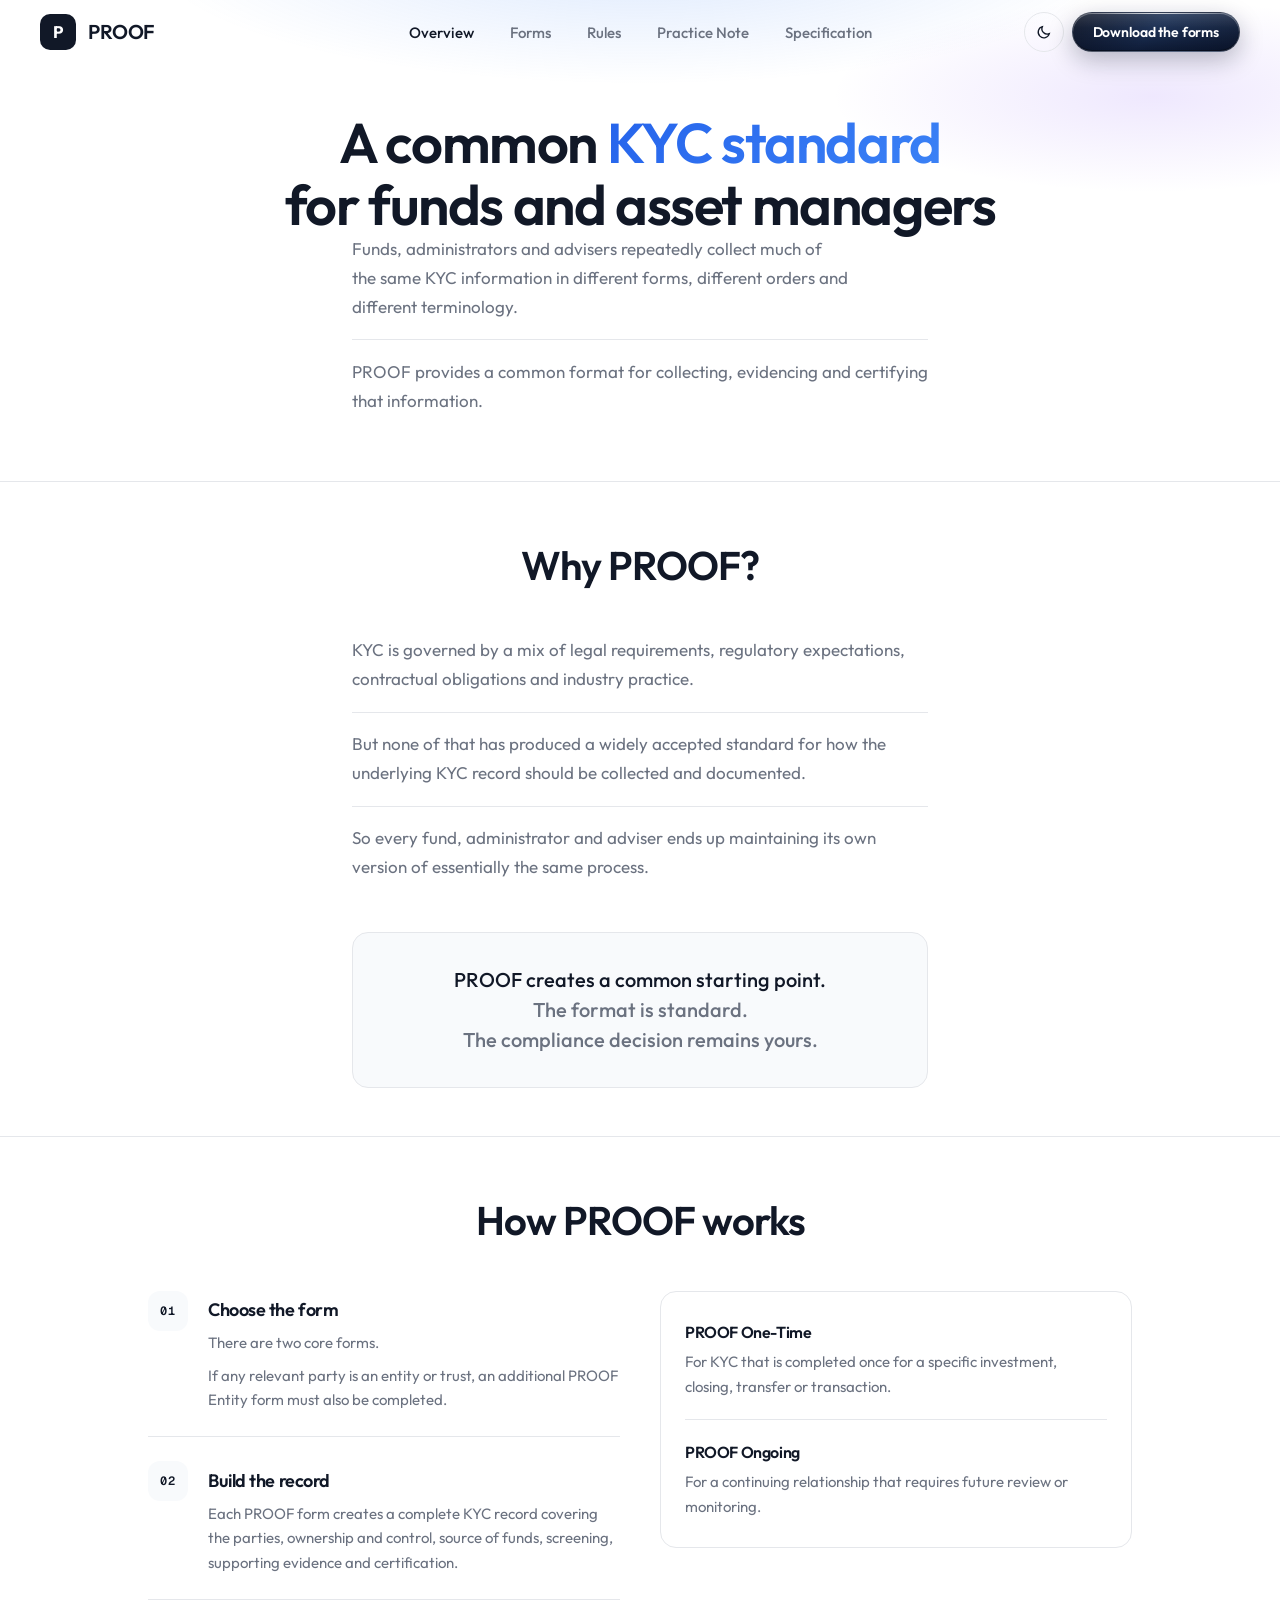
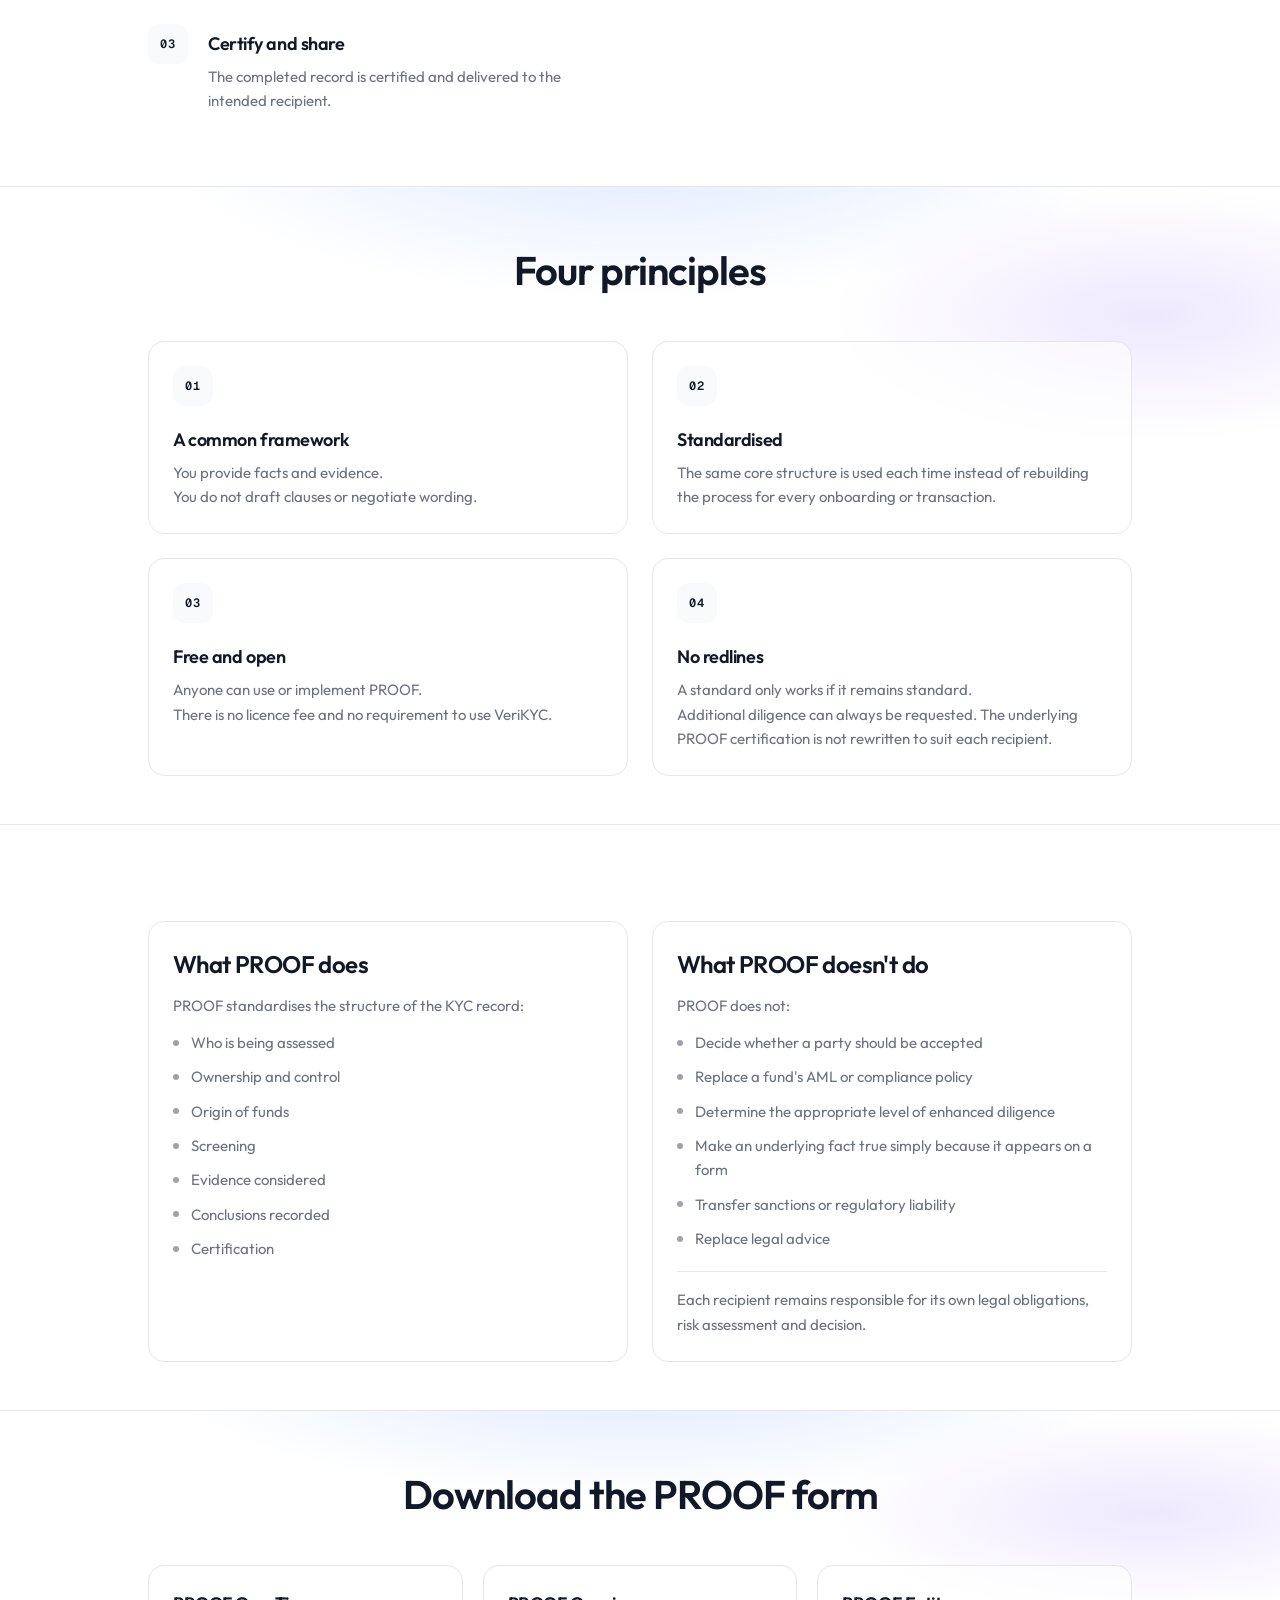
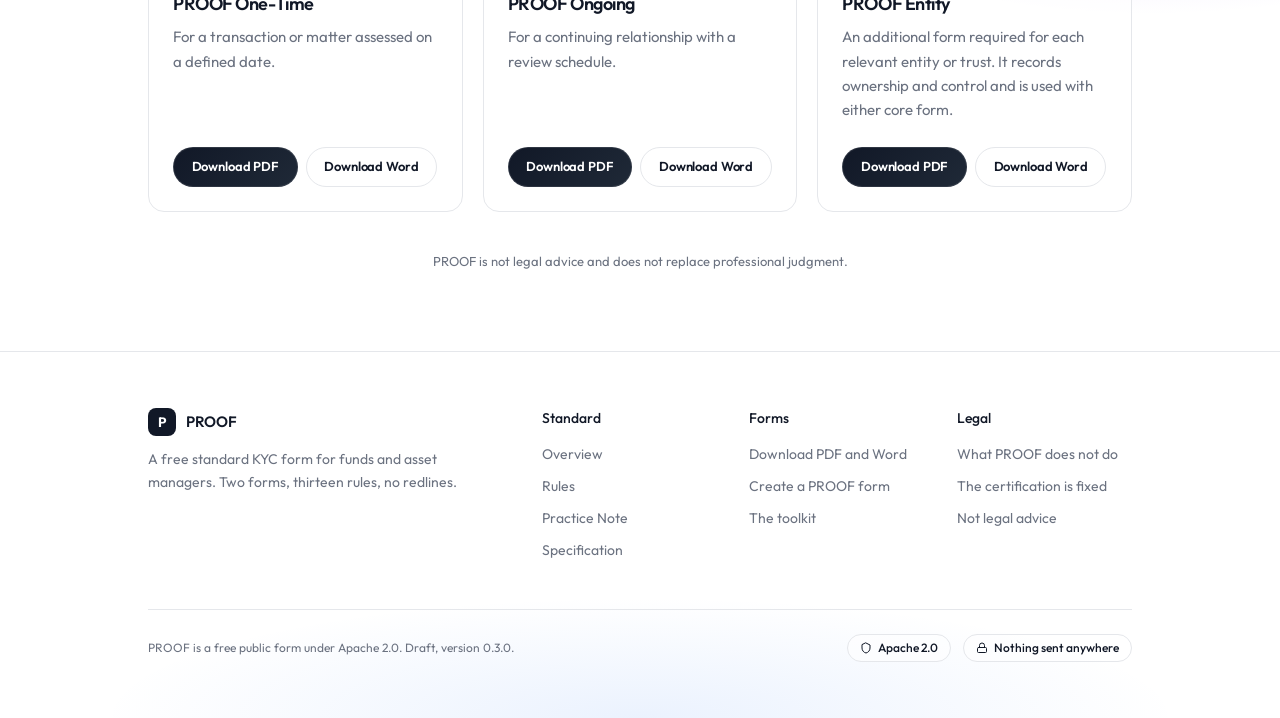
==== index.html @ 79f56906 "Hero: wider gap under the headline Co-Authored-By: Claude Opus 5 (1M context) <noreply@anthropic.com" ====
<!doctype html>
<html lang="en">
<head>
<meta charset="utf-8">
<meta name="viewport" content="width=device-width, initial-scale=1">
<title>PROOF, a common KYC standard for funds and asset managers</title>
<meta name="description" content="A free, open standard for collecting, evidencing and certifying KYC for US funds and asset managers, on the capital you accept and the capital you deploy. Two core forms, thirteen rules, no redlines.">
<link rel="preconnect" href="https://fonts.googleapis.com">
<link rel="preconnect" href="https://fonts.gstatic.com" crossorigin>
<link rel="stylesheet" href="https://fonts.googleapis.com/css2?family=Outfit:wght@400;500;600;700&family=Geist+Mono:wght@400;500;600&display=swap">
<link rel="stylesheet" href="assets/page.css">
<link rel="stylesheet" href="assets/nav.css">
<script>try{var t=localStorage.getItem("proof-theme");if(t==="light"||t==="dark")document.documentElement.setAttribute("data-theme",t);}catch(e){}</script>

<style>
  /* Overview page, verikyc.com design language on a single consistent rhythm:
     every section = 6rem padding, numbered eyebrow + h2 (+ optional sub), then content 3rem below. */
  .sec { position: relative; overflow: hidden; padding: 3rem 0; }
  .sec + .sec { border-top: 1px solid var(--border); }
  .wash { pointer-events: none; position: absolute; inset: 0; z-index: -1; }
  .wash::before { content: ""; position: absolute; inset: 0; background: radial-gradient(ellipse 70% 50% at 50% -10%, var(--wash-a), transparent 55%), radial-gradient(ellipse 50% 40% at 90% 20%, var(--wash-b), transparent 50%); }
  .wash::after { content: ""; position: absolute; inset-inline: 0; bottom: 0; height: 7rem; background: linear-gradient(to top, var(--background), rgba(var(--bg-rgb), .7), transparent); }
  .sec.hero { isolation: isolate; padding: 7rem 0 3rem; text-align: center; }
  .hero h1 { max-width: none; margin: 0 auto; font-size: clamp(2.25rem, 5.2vw, 3.5rem); line-height: 1.1; text-wrap: initial; }
  @media (max-width: 640px) { .hero h1 br { display: none; } .hero h1 { text-wrap: balance; } }
  .hero-text { margin-top: 5rem; }
  .hero h1 .blue { background-image: linear-gradient(135deg, #2563eb 0%, #3b82f6 100%); -webkit-background-clip: text; background-clip: text; color: transparent; }

  .sec-head { max-width: 42rem; margin: 0 auto; text-align: center; }
  .sec-head .eyebrow { display: inline-block; font-family: var(--font-mono); font-size: 11px; letter-spacing: .16em; text-transform: uppercase; color: var(--muted-foreground); }
  .sec-head h2 { margin: .75rem 0 0; font-size: clamp(1.875rem, 3.6vw, 2.5rem); line-height: 1.15; }
  .sec-head .sub { margin: 1rem auto 0; max-width: 36rem; font-size: 1.0625rem; line-height: 1.625; color: var(--muted-foreground); }
  .content { margin-top: 3rem; }

  /* why: paragraphs, then the statement as a card */
  .why-text { max-width: 36rem; margin: 0 auto; text-align: left; }
  .why-text p { font-size: 1.0625rem; line-height: 1.7; color: var(--muted-foreground); margin: 0; padding: 1.1rem 0; text-wrap: pretty; }
  .why-text p + p { border-top: 1px solid var(--border); }
  .why-text p:first-child { padding-top: 0; }
  .statement { max-width: 36rem; margin: 2rem auto 0; padding: 2rem; border-radius: 1rem; border: 1px solid var(--border); background: var(--secondary); text-align: center; }
  .statement p { margin: 0; font-size: 1.25rem; line-height: 1.5; font-weight: 500; color: var(--foreground); }
  .statement p span { display: block; }
  .statement p span + span { color: var(--muted-foreground); }

  /* how: steps on the left, the two forms as a card on the right */
  .how { display: grid; gap: 2.5rem; align-items: start; grid-template-columns: minmax(0,1fr) minmax(0,1fr); }
  .how ol { list-style: none; margin: 0; padding: 0; display: flex; flex-direction: column; }
  .how li { display: flex; gap: 1.25rem; padding: 1.5rem 0; }
  .how li + li { border-top: 1px solid var(--border); }
  .how li:first-child { padding-top: 0; }
  .num { display: flex; flex: none; width: 2.5rem; height: 2.5rem; align-items: center; justify-content: center; border-radius: .75rem; background: var(--secondary); font-family: var(--font-mono); font-size: .75rem; font-weight: 600; letter-spacing: .05em; color: var(--foreground); }
  :root[data-theme="dark"] .num { background: rgba(255,255,255,.05); color: var(--brand); }
  @media (prefers-color-scheme: dark) { :root:not([data-theme="light"]) .num { background: rgba(255,255,255,.05); color: var(--brand); } }
  .how h3 { margin: .35rem 0 0; font-size: 1.125rem; }
  .how p { margin: .5rem 0 0; font-size: .9375rem; line-height: 1.625; color: var(--muted-foreground); }
  .formcard { border: 1px solid var(--border); border-radius: 1rem; background: color-mix(in srgb, var(--card) 60%, transparent); padding: .5rem 1.5rem; position: sticky; top: 5.5rem; }
  .formcard > div { padding: 1.25rem 0; }
  .formcard > div + div { border-top: 1px solid var(--border); }
  .formcard h4 { margin: 0; font-size: 1rem; }
  .formcard p { margin: .4rem 0 0; font-size: .9375rem; line-height: 1.625; color: var(--muted-foreground); }

  /* cards used by principles, does/doesn't, download */
  .cards { display: grid; gap: 1.25rem; }
  .cards.two { grid-template-columns: repeat(2, minmax(0,1fr)); }
  .cards.three { grid-template-columns: repeat(3, minmax(0,1fr)); }
  .card { display: flex; flex-direction: column; border: 1px solid var(--border); border-radius: 1rem; background: color-mix(in srgb, var(--card) 60%, transparent); padding: 1.5rem; }
  .card h3 { margin: 0; font-size: 1.125rem; }
  .card .num + h3 { margin-top: 1.25rem; }
  .card p { margin: .5rem 0 0; font-size: .9375rem; line-height: 1.625; color: var(--muted-foreground); }
  .card ul.dots { margin-top: .75rem; }
  .card ul.dots li { font-size: .9375rem; }
  .card .note { margin-top: 1.25rem; padding-top: 1rem; border-top: 1px solid var(--border); }
  .card .actions { margin-top: auto; padding-top: 1.5rem; display: flex; flex-wrap: wrap; gap: .5rem; }
  .card .actions .cta, .card .actions .cta-ghost { height: 2.5rem; padding: 0 1.1rem; font-size: .8125rem; margin: 0; }
  .compare .card h3 { font-size: 1.5rem; letter-spacing: -0.025em; }
  .compare .card h3 + p { margin-top: .75rem; }
  .legal { margin: 2.5rem auto 0; text-align: center; font-size: .8125rem; color: var(--muted-foreground); }

  @media (max-width: 860px) {
    .sec { padding: 2.5rem 0; }
    .sec.hero { padding: 6rem 0 2.5rem; }
    .how, .cards.two, .cards.three { grid-template-columns: 1fr; }
    .formcard { position: static; }
  }
</style>
</head>
<body>
<header class="sitebar">
  <div class="inner">
    <a class="brand" href="index.html"><span class="mark">P</span><span class="wordmark">PROOF</span></a>
    <nav class="sitetabs" aria-label="Sections"><div class="links">
      <a href="index.html" aria-current="page">Overview</a>
      <a href="download.html">Forms</a>
      <a href="rules.html">Rules</a>
      <a href="practice.html">Practice Note</a>
      <a href="background.html">Specification</a>
    </div></nav>
    <div class="right">
      <button class="theme-toggle" id="themeToggle" aria-label="Switch theme">
        <svg id="themeIcon" viewBox="0 0 24 24" fill="none" stroke="currentColor" stroke-width="2" stroke-linecap="round" aria-hidden="true"></svg>
        <span id="themeLabel">Dark</span>
      </button>
      <button class="menu-toggle" id="menuToggle" aria-label="Open menu" aria-expanded="false">
        <svg viewBox="0 0 24 24" fill="none" stroke="currentColor" stroke-width="2" stroke-linecap="round" aria-hidden="true"><path d="M4 7h16M4 12h16M4 17h16"/></svg>
      </button>
      <a class="nav-glass-cta" href="download.html"><span>Download the forms</span></a>
    </div>
  </div>
</header>
<main>
<section class="sec hero" id="overview">
  <div class="wash"></div>
  <div class="container-page">
    <h1>A common <span class="blue">KYC standard</span><br>for funds and asset managers</h1>
    <div class="why-text hero-text">
      <p>Funds, administrators and advisers repeatedly collect much of the same KYC information in different forms, different orders and different terminology.</p>
      <p>PROOF provides a common format for collecting, evidencing and certifying that information.</p>
    </div>
  </div>
</section>

<section class="sec" id="why">
  <div class="container-page">
    <div class="sec-head">
      <h2>Why PROOF?</h2>
    </div>
    <div class="content">
      <div class="why-text">
        <p>KYC is governed by a mix of legal requirements, regulatory expectations, contractual obligations and industry practice.</p>
        <p>But none of that has produced a widely accepted standard for how the underlying KYC record should be collected and documented.</p>
        <p>So every fund, administrator and adviser ends up maintaining its own version of essentially the same process.</p>
      </div>
      <div class="statement"><p><span>PROOF creates a common starting point.</span><span>The format is standard.</span><span>The compliance decision remains yours.</span></p></div>
    </div>
  </div>
</section>

<section class="sec" id="how-it-works">
  <div class="container-page">
    <div class="sec-head">
      <h2>How PROOF works</h2>
    </div>
    <div class="content how">
      <ol>
        <li>
          <span class="num">01</span>
          <div>
            <h3>Choose the form</h3>
            <p>There are two core forms.</p>
            <p>If any relevant party is an entity or trust, an additional PROOF Entity form must also be completed.</p>
          </div>
        </li>
        <li>
          <span class="num">02</span>
          <div>
            <h3>Build the record</h3>
            <p>Each PROOF form creates a complete KYC record covering the parties, ownership and control, source of funds, screening, supporting evidence and certification.</p>
          </div>
        </li>
        <li>
          <span class="num">03</span>
          <div>
            <h3>Certify and share</h3>
            <p>The completed record is certified and delivered to the intended recipient.</p>
          </div>
        </li>
      </ol>
      <div class="formcard">
        <div><h4>PROOF One-Time</h4><p>For KYC that is completed once for a specific investment, closing, transfer or transaction.</p></div>
        <div><h4>PROOF Ongoing</h4><p>For a continuing relationship that requires future review or monitoring.</p></div>
      </div>
    </div>
  </div>
</section>

<section class="sec" id="principles">
  <div class="wash"></div>
  <div class="container-page">
    <div class="sec-head">
      <h2>Four principles</h2>
    </div>
    <div class="content cards two">
      <div class="card"><span class="num">01</span><h3>A common framework</h3><p>You provide facts and evidence.<br>You do not draft clauses or negotiate wording.</p></div>
      <div class="card"><span class="num">02</span><h3>Standardised</h3><p>The same core structure is used each time instead of rebuilding the process for every onboarding or transaction.</p></div>
      <div class="card"><span class="num">03</span><h3>Free and open</h3><p>Anyone can use or implement PROOF.<br>There is no licence fee and no requirement to use VeriKYC.</p></div>
      <div class="card"><span class="num">04</span><h3>No redlines</h3><p>A standard only works if it remains standard.<br>Additional diligence can always be requested. The underlying PROOF certification is not rewritten to suit each recipient.</p></div>
    </div>
  </div>
</section>

<section class="sec" id="does-not">
  <div class="container-page">
    <div class="cards two compare">
      <div class="card">
        <h3>What PROOF does</h3>
        <p>PROOF standardises the structure of the KYC record:</p>
        <ul class="dots">
          <li>Who is being assessed</li>
          <li>Ownership and control</li>
          <li>Origin of funds</li>
          <li>Screening</li>
          <li>Evidence considered</li>
          <li>Conclusions recorded</li>
          <li>Certification</li>
        </ul>
      </div>
      <div class="card">
        <h3>What PROOF doesn't do</h3>
        <p>PROOF does not:</p>
        <ul class="dots">
          <li>Decide whether a party should be accepted</li>
          <li>Replace a fund's AML or compliance policy</li>
          <li>Determine the appropriate level of enhanced diligence</li>
          <li>Make an underlying fact true simply because it appears on a form</li>
          <li>Transfer sanctions or regulatory liability</li>
          <li>Replace legal advice</li>
        </ul>
        <p class="note">Each recipient remains responsible for its own legal obligations, risk assessment and decision.</p>
      </div>
    </div>
  </div>
</section>

<section class="sec" id="forms">
  <div class="wash"></div>
  <div class="container-page">
    <div class="sec-head">
      <h2>Download the PROOF form</h2>
    </div>
    <div class="content cards three">
      <div class="card">
        <h3>PROOF One-Time</h3>
        <p>For a transaction or matter assessed on a defined date.</p>
        <div class="actions"><a class="cta" href="forms/PROOF-T.pdf" download>Download PDF</a><a class="cta-ghost" href="forms/PROOF-T.docx" download>Download Word</a></div>
      </div>
      <div class="card">
        <h3>PROOF Ongoing</h3>
        <p>For a continuing relationship with a review schedule.</p>
        <div class="actions"><a class="cta" href="forms/PROOF-O.pdf" download>Download PDF</a><a class="cta-ghost" href="forms/PROOF-O.docx" download>Download Word</a></div>
      </div>
      <div class="card">
        <h3>PROOF Entity</h3>
        <p>An additional form required for each relevant entity or trust. It records ownership and control and is used with either core form.</p>
        <div class="actions"><a class="cta" href="forms/PROOF-E.pdf" download>Download PDF</a><a class="cta-ghost" href="forms/PROOF-E.docx" download>Download Word</a></div>
      </div>
    </div>
    <p class="legal">PROOF is not legal advice and does not replace professional judgment.</p>
  </div>
</section>
</main>
<footer class="sitefoot">
  <div class="inner">
    <div class="grid">
      <div>
        <a class="brand" href="index.html"><span class="mark">P</span>PROOF</a>
        <p class="blurb">A free standard KYC form for funds and asset managers. Two forms, thirteen rules, no redlines.</p>
      </div>
      <div class="cols">
        <div>
          <p>Standard</p>
          <ul>
            <li><a href="index.html">Overview</a></li>
            <li><a href="rules.html">Rules</a></li>
            <li><a href="practice.html">Practice Note</a></li>
            <li><a href="background.html">Specification</a></li>
          </ul>
        </div>
        <div>
          <p>Forms</p>
          <ul>
            <li><a href="download.html">Download PDF and Word</a></li>
            <li><a href="create.html">Create a PROOF form</a></li>
            <li><a href="download.html">The toolkit</a></li>
          </ul>
        </div>
        <div>
          <p>Legal</p>
          <ul>
            <li><a href="index.html#does-not">What PROOF does not do</a></li>
            <li><a href="rules.html#rule-3">The certification is fixed</a></li>
            <li><a href="background.html">Not legal advice</a></li>
          </ul>
        </div>
      </div>
    </div>
    <div class="bottom">
      <p>PROOF is a free public form under Apache 2.0. Draft, version 0.3.0.</p>
      <div class="badges">
        <span><svg viewBox="0 0 24 24" fill="none" stroke="currentColor" stroke-width="2" stroke-linecap="round" stroke-linejoin="round" aria-hidden="true"><path d="M12 2l8 4v6c0 5-3.5 9-8 10-4.5-1-8-5-8-10V6z"/></svg>Apache 2.0</span>
        <span><svg viewBox="0 0 24 24" fill="none" stroke="currentColor" stroke-width="2" stroke-linecap="round" stroke-linejoin="round" aria-hidden="true"><rect x="3" y="11" width="18" height="10" rx="2"/><path d="M7 11V7a5 5 0 0 1 10 0v4"/></svg>Nothing sent anywhere</span>
      </div>
    </div>
  </div>
</footer>
<script src="assets/site.js"></script>
</body>
</html>
---- assets/page.css ----
/* PROOF site, design system matched to verikyc.com */
:root {
  --background:#ffffff; --foreground:#111827; --card:#ffffff; --secondary:#f8fafc; --accent:#f3f4f6;
  --muted-foreground:#6b7280; --border:#e5e7eb; --brand:#111827; --success:#10b981; --violet:#4b5563;
  --radius:.625rem;
  --wash-a:rgba(59,130,246,.18); --wash-b:rgba(139,92,246,.14);
  --bg-rgb:255,255,255;
  --font-sans:Outfit, "Outfit Fallback", -apple-system, BlinkMacSystemFont, "Segoe UI", Roboto, Arial, sans-serif;
  --font-mono:"Geist Mono", ui-monospace, SFMono-Regular, Menlo, monospace;

  /* legacy names used by page-specific styles */
  --paper:var(--background); --sheet:var(--card); --ink:var(--foreground); --ink-soft:var(--muted-foreground); --ink-faint:var(--muted-foreground);
  --rule:var(--border); --rule-firm:var(--border); --seal:var(--foreground); --seal-wash:var(--secondary);
  --keep:var(--success); --keep-wash:var(--secondary); --cta-bg:#111827; --cta-ink:#ffffff;
}
@media (prefers-color-scheme: dark) {
  :root:not([data-theme="light"]) {
    --background:#070b16; --foreground:#f1f5f9; --card:#0e1424; --secondary:#111827; --accent:#1e1b4b;
    --muted-foreground:#94a3b8; --border:rgba(255,255,255,.1); --brand:#3b82f6; --success:#34d399; --violet:#a78bfa;
    --bg-rgb:7,11,22; --seal:var(--brand); --cta-bg:#3b82f6;
  }
}
:root[data-theme="dark"] {
  --background:#070b16; --foreground:#f1f5f9; --card:#0e1424; --secondary:#111827; --accent:#1e1b4b;
  --muted-foreground:#94a3b8; --border:rgba(255,255,255,.1); --brand:#3b82f6; --success:#34d399; --violet:#a78bfa;
  --bg-rgb:7,11,22; --seal:var(--brand); --cta-bg:#3b82f6;
}

* { box-sizing: border-box; }
html { -webkit-text-size-adjust: 100%; }
body {
  margin: 0; background: var(--background); color: var(--foreground);
  font-family: var(--font-sans); font-size: 16px; line-height: 1.5;
  -webkit-font-smoothing: antialiased; -moz-osx-font-smoothing: grayscale;
}
h1, h2, h3, h4 { font-weight: 600; letter-spacing: -0.025em; }
p { margin: 0 0 1rem; }
strong, b { font-weight: 600; color: var(--foreground); }
a { color: var(--foreground); text-decoration: underline; text-underline-offset: 4px; text-decoration-color: var(--border); transition: text-decoration-color .15s; }
a:hover { text-decoration-color: currentColor; }
a:focus-visible { outline: 2px solid var(--brand); outline-offset: 3px; border-radius: 4px; }
.sr-only { position: absolute; width: 1px; height: 1px; padding: 0; margin: -1px; overflow: hidden; clip: rect(0,0,0,0); white-space: nowrap; border: 0; }

/* layout */
.container-page { width: 100%; max-width: 64rem; margin-inline: auto; padding-inline: 1.25rem; }
.section-pad { padding-block: 5rem; }
.wrap { max-width: 48rem; margin: 0 auto; padding: 7.5rem 1.25rem 5rem; }
.col { max-width: none; }

/* in-page navigation under the header */
.subnav { display: flex; flex-wrap: wrap; align-items: center; justify-content: center; gap: .25rem .5rem; margin: 0 auto 2rem; }
.subnav a { font-size: .8125rem; font-weight: 500; color: var(--muted-foreground); text-decoration: none; padding: .35rem .75rem; border-radius: 9999px; border: 1px solid transparent; transition: color .15s, border-color .15s, background-color .15s; }
.subnav a:hover { color: var(--foreground); border-color: var(--border); background: color-mix(in srgb, var(--card) 70%, transparent); }
.subnav .lbl { font-size: .8125rem; color: var(--muted-foreground); padding-right: .25rem; }
.subnav.nums a { padding: .35rem .6rem; font-family: var(--font-mono); font-size: .75rem; }
[id] { scroll-margin-top: 5.5rem; }

/* section headers */
.eyebrow { display: block; font-family: var(--font-sans); font-size: .875rem; font-weight: 500; letter-spacing: 0; text-transform: none; color: var(--muted-foreground); }
:root[data-theme="dark"] .eyebrow { color: var(--brand); }
@media (prefers-color-scheme: dark) { :root:not([data-theme="light"]) .eyebrow { color: var(--brand); } }
.eyebrow.mono { font-family: var(--font-mono); font-size: 11px; letter-spacing: .16em; text-transform: uppercase; color: var(--muted-foreground); }

header.mast { text-align: center; max-width: 42rem; margin: 0 auto 3rem; }
header.mast .eyebrow { margin-bottom: .75rem; }
h1 { font-size: clamp(2.25rem, 5vw, 3.75rem); line-height: 1.05; margin: 0 0 1.25rem; text-wrap: balance; }
.standfirst { font-size: 1.125rem; line-height: 1.625; color: var(--muted-foreground); margin: 0 auto 1.5rem; max-width: 36rem; }
.mast .alt { font-size: .875rem; color: var(--muted-foreground); margin: 1rem 0 0; }
.mast .cta { margin-top: 0; }

h2 { font-size: clamp(1.5rem, 3vw, 1.875rem); line-height: 1.2; margin: 3rem 0 .75rem; text-wrap: balance; }
h3 { font-size: 1rem; margin: 2rem 0 .5rem; }
h4 { font-size: 1rem; margin: 0 0 .35rem; }
.col p, .col li { color: var(--muted-foreground); line-height: 1.625; }
.col p strong { color: var(--foreground); }

.text-gradient { color: var(--muted-foreground); }
:root[data-theme="dark"] .text-gradient,
.dark .text-gradient { background-image: linear-gradient(to right, var(--brand), #60a5fa, var(--violet)); -webkit-background-clip: text; background-clip: text; color: transparent; }
@media (prefers-color-scheme: dark) {
  :root:not([data-theme="light"]) .text-gradient { background-image: linear-gradient(to right, var(--brand), #60a5fa, var(--violet)); -webkit-background-clip: text; background-clip: text; color: transparent; }
}

blockquote { margin: 2rem 0; padding: 1.5rem; border: 1px solid var(--border); border-radius: 1rem; background: var(--secondary); font-size: 1.125rem; line-height: 1.5; color: var(--foreground); }
blockquote p { margin: 0; color: var(--foreground); }

/* tables */
.tablewrap { margin: 1.5rem 0; overflow-x: auto; border: 1px solid var(--border); border-radius: 1rem; background: var(--card); }
table { border-collapse: collapse; width: 100%; min-width: 30rem; font-size: .875rem; }
th { text-align: left; padding: .85rem 1.25rem; border-bottom: 1px solid var(--border); font-size: .75rem; letter-spacing: .06em; text-transform: uppercase; color: var(--muted-foreground); font-weight: 500; background: var(--secondary); }
td { padding: .9rem 1.25rem; border-bottom: 1px solid var(--border); color: var(--muted-foreground); vertical-align: top; line-height: 1.55; }
td.axis { color: var(--foreground); font-weight: 500; width: 34%; }
tr:last-child td { border-bottom: none; }

/* callout */
.callout { background: var(--secondary); border: 1px solid var(--border); border-radius: 1rem; padding: 1.5rem; margin: 2.5rem 0; font-size: .9375rem; line-height: 1.625; color: var(--muted-foreground); }
.callout p { margin: 0 0 .7rem; } .callout p:last-child { margin: 0; }

/* buttons */
.cta, .cta-ghost {
  display: inline-flex; align-items: center; justify-content: center; gap: .5rem; height: 2.75rem; padding: 0 1.75rem;
  border-radius: 9999px; font-family: var(--font-sans); font-weight: 600; font-size: .875rem; letter-spacing: -0.01em; text-decoration: none;
  white-space: nowrap; cursor: pointer; transition: transform .2s, opacity .2s, background-color .15s; border: 1px solid transparent; margin-top: .5rem;
}
.cta { color: #fff; background: linear-gradient(135deg, #111827 0%, #1f2937 100%); border-color: rgba(255,255,255,.1); position: relative; overflow: hidden; }
.cta:hover { transform: scale(1.02); }
.cta:active { transform: translateY(1px); }
:root[data-theme="dark"] .cta { background: linear-gradient(135deg, #2563eb 0%, #3b82f6 100%); box-shadow: 0 8px 24px rgba(37,99,235,.28); }
@media (prefers-color-scheme: dark) { :root:not([data-theme="light"]) .cta { background: linear-gradient(135deg, #2563eb 0%, #3b82f6 100%); box-shadow: 0 8px 24px rgba(37,99,235,.28); } }
.cta::after { content: ""; position: absolute; inset: 0; transform: translateX(-100%); background: linear-gradient(105deg, transparent 35%, rgba(255,255,255,.3) 48%, rgba(147,197,253,.2) 52%, transparent 65%); transition: transform .6s; }
.cta:hover::after { transform: translateX(100%); }
.cta-ghost { color: var(--foreground); background: var(--card); border-color: var(--border); position: relative; overflow: hidden; }
.cta-ghost::after { content: ""; position: absolute; inset: 0; transform: translateX(-100%); background: linear-gradient(to right, transparent, rgba(17,24,39,.05), transparent); transition: transform .5s; }
.cta-ghost:hover::after { transform: translateX(100%); }
.cta-row { display: flex; flex-wrap: wrap; align-items: center; justify-content: center; gap: .75rem; margin-top: 2.25rem; }

/* pills, cards, lists */
.pill { display: inline-flex; align-items: center; gap: .4rem; height: 2rem; padding: 0 .85rem; border-radius: 9999px; border: 1px solid var(--border); background: color-mix(in srgb, var(--card) 70%, transparent); backdrop-filter: blur(4px); font-size: .8125rem; font-weight: 500; color: var(--muted-foreground); }
.pill.shiny { color: var(--muted-foreground); background-image: linear-gradient(120deg, transparent 40%, rgba(17,24,39,.7) 50%, transparent 60%); background-size: 200% 100%; background-repeat: no-repeat; -webkit-background-clip: text; background-clip: text; animation: shiny 8s infinite; }
:root[data-theme="dark"] .pill.shiny { background-image: linear-gradient(120deg, transparent 40%, rgba(255,255,255,.85) 50%, transparent 60%); }
@media (prefers-color-scheme: dark) { :root:not([data-theme="light"]) .pill.shiny { background-image: linear-gradient(120deg, transparent 40%, rgba(255,255,255,.85) 50%, transparent 60%); } }
@keyframes shiny { 0%, 90%, 100% { background-position: -200% 0; } 30% { background-position: 200% 0; } }

.cards { display: grid; gap: 1rem; margin-top: 3rem; }
.cards.three { grid-template-columns: repeat(3, minmax(0,1fr)); gap: 1.25rem; }
.cards.two { grid-template-columns: repeat(2, minmax(0,1fr)); gap: 1.5rem; }
.card { border: 1px solid var(--border); border-radius: 1rem; background: color-mix(in srgb, var(--card) 60%, transparent); padding: 1.5rem; min-height: 10.5rem; display: flex; flex-direction: column; }
.card .num { display: flex; width: 2.5rem; height: 2.5rem; align-items: center; justify-content: center; border-radius: .75rem; background: var(--secondary); font-family: var(--font-mono); font-size: .75rem; font-weight: 600; letter-spacing: .05em; color: var(--foreground); }
:root[data-theme="dark"] .card .num { background: rgba(255,255,255,.05); color: var(--brand); }
@media (prefers-color-scheme: dark) { :root:not([data-theme="light"]) .card .num { background: rgba(255,255,255,.05); color: var(--brand); } }
.card h3 { margin: 1.25rem 0 0; font-size: 1rem; }
.card .num + h3 { margin-top: 1.25rem; }
.card h3:first-child { margin-top: 0; }
.card p { margin: .5rem 0 0; font-size: .875rem; line-height: 1.625; color: var(--muted-foreground); }

ul.dots { list-style: none; margin: 1rem 0 0; padding: 0; display: flex; flex-direction: column; gap: .625rem; }
ul.dots li { display: flex; gap: .75rem; font-size: .875rem; line-height: 1.625; color: var(--muted-foreground); }
ul.dots li::before { content: ""; flex: none; width: 6px; height: 6px; border-radius: 50%; background: color-mix(in srgb, var(--foreground) 40%, transparent); margin-top: .55rem; }
:root[data-theme="dark"] ul.dots li::before { background: var(--brand); }
@media (prefers-color-scheme: dark) { :root:not([data-theme="light"]) ul.dots li::before { background: var(--brand); } }

/* colophon note */
footer.colophon { margin-top: 4rem; padding-top: 1.5rem; border-top: 1px solid var(--border); font-size: .8125rem; line-height: 1.6; color: var(--muted-foreground); }
footer.colophon p { margin: 0 0 .5rem; }

/* site footer, matches verikyc */
.sitefoot { position: relative; isolation: isolate; overflow: hidden; border-top: 1px solid var(--border); margin-top: 2rem; }
.sitefoot::before { content: ""; position: absolute; inset: 0; z-index: -1; background: radial-gradient(ellipse 70% 55% at 50% 100%, rgba(59,130,246,.1), transparent 60%); pointer-events: none; }
.sitefoot .inner { max-width: 64rem; margin: 0 auto; padding: 3.5rem 1.25rem; }
.sitefoot .grid { display: grid; gap: 2.5rem; grid-template-columns: 1.2fr 2fr; }
.sitefoot .brand { display: inline-flex; align-items: center; gap: .625rem; font-size: .9375rem; font-weight: 600; letter-spacing: -0.02em; color: var(--foreground); text-decoration: none; }
.sitefoot .brand .mark { width: 28px; height: 28px; border-radius: 8px; font-size: .85rem; }
.sitefoot .blurb { margin: .75rem 0 0; max-width: 20rem; font-size: .875rem; line-height: 1.625; color: var(--muted-foreground); }
.sitefoot .cols { display: grid; grid-template-columns: repeat(3, minmax(0,1fr)); gap: 2rem; }
.sitefoot .cols p { margin: 0; font-size: .875rem; font-weight: 500; color: var(--foreground); }
.sitefoot .cols ul { list-style: none; margin: .75rem 0 0; padding: 0; display: flex; flex-direction: column; gap: .5rem; }
.sitefoot .cols a { font-size: .875rem; color: var(--muted-foreground); text-decoration: none; transition: color .15s; }
.sitefoot .cols a:hover { color: var(--foreground); }
.sitefoot .bottom { margin-top: 3rem; padding-top: 1.5rem; border-top: 1px solid var(--border); display: flex; flex-wrap: wrap; align-items: center; justify-content: space-between; gap: 1rem; font-size: .75rem; color: var(--muted-foreground); }
.sitefoot .bottom p { margin: 0; }
.sitefoot .badges { display: flex; flex-wrap: wrap; gap: .75rem; }
.sitefoot .badges span { display: inline-flex; align-items: center; gap: .375rem; padding: .25rem .75rem; border-radius: 9999px; border: 1px solid var(--border); background: color-mix(in srgb, var(--card) 60%, transparent); font-weight: 500; color: var(--foreground); }
.sitefoot .badges svg { width: 12px; height: 12px; }

@media (max-width: 900px) { .cards.three { grid-template-columns: 1fr 1fr; } }
@media (max-width: 700px) {
  .cards.three, .cards.two { grid-template-columns: 1fr; }
  .sitefoot .grid { grid-template-columns: 1fr; }
  .sitefoot .cols { grid-template-columns: 1fr 1fr; }
  .section-pad { padding-block: 3.5rem; }
  .wrap { padding-top: 6.5rem; }
}
---- assets/nav.css ----
/* fixed, transparent header that gains a blurred ground on scroll, matched to verikyc.com */
.sitebar {
  position: fixed; inset-inline: 0; top: 0; z-index: 50;
  background: transparent; transition: background-color .2s, border-color .2s, backdrop-filter .2s;
  border-bottom: 1px solid transparent;
  font-family: var(--font-sans, Outfit, system-ui, sans-serif);
}
.sitebar.scrolled { background: rgba(var(--bg-rgb, 255,255,255), .8); backdrop-filter: blur(12px); -webkit-backdrop-filter: blur(12px); border-bottom-color: var(--border, #e5e7eb); }
.sitebar .inner {
  position: relative; margin: 0 auto; display: flex; height: 4rem; width: 100%; max-width: 1440px;
  align-items: center; justify-content: space-between; padding: 0 1rem;
}
.sitebar .brand { position: relative; z-index: 10; display: flex; flex-shrink: 0; align-items: center; gap: .625rem; text-decoration: none; color: var(--foreground, #111827); font-size: 1.125rem; font-weight: 600; letter-spacing: -0.02em; }
.sitebar .tagline { display: none; }

.sitetabs { pointer-events: none; position: absolute; inset-inline: 0; top: 50%; transform: translateY(-50%); display: none; justify-content: center; }
.sitetabs .links { pointer-events: auto; display: flex; align-items: center; gap: 1rem; }
.sitetabs a {
  flex-shrink: 0; color: var(--muted-foreground, #6b7280); text-decoration: none;
  font-size: 13px; font-weight: 500; line-height: 1; transition: color .15s; white-space: nowrap;
}
.sitetabs a:hover, .sitetabs a[aria-current="page"] { color: var(--foreground, #111827); }
.sitetabs a:focus-visible { outline: 2px solid var(--brand, #111827); outline-offset: 4px; border-radius: 4px; }

.sitebar .right { position: relative; z-index: 10; display: flex; height: 2.5rem; flex-shrink: 0; align-items: center; justify-content: flex-end; gap: .375rem; }

.theme-toggle {
  display: inline-flex; align-items: center; justify-content: center; width: 2.5rem; height: 2.5rem; flex-shrink: 0;
  background: transparent; border: 1px solid var(--border, #e5e7eb); color: var(--foreground, #111827);
  border-radius: 9999px; cursor: pointer; padding: 0; transition: background-color .15s;
}
.theme-toggle:hover { background: var(--secondary, #f8fafc); }
.theme-toggle svg { width: 16px; height: 16px; flex: none; }
.theme-toggle .sr-only, #themeLabel { position: absolute; width: 1px; height: 1px; padding: 0; margin: -1px; overflow: hidden; clip: rect(0,0,0,0); white-space: nowrap; border: 0; }

.nav-glass-cta {
  letter-spacing: -.01em; white-space: nowrap; color: #fff; text-decoration: none;
  backdrop-filter: blur(18px); -webkit-backdrop-filter: blur(18px);
  background: linear-gradient(#ffffff29 0%, #ffffff0a 40%, #080f238c 100%), linear-gradient(135deg, #0b1224 0%, #152a4f 48%, #0a162f 100%);
  border: 1px solid #ffffff29; border-radius: 9999px;
  display: inline-flex; align-items: center; gap: .375rem; max-width: 100%; height: 2.5rem; padding-inline: .875rem;
  font-size: .8125rem; font-weight: 600; position: relative; overflow: hidden;
  transition: transform .3s, box-shadow .3s, border-color .3s;
  box-shadow: inset 0 1px #ffffff4d, inset 0 -1px #00000059, 0 8px 24px #0f172a47;
}
.nav-glass-cta:hover { border-color: #7dd3fc59; transform: translateY(-1px); box-shadow: inset 0 1px #ffffff61, inset 0 -1px #00000059, 0 12px 32px #2563eb61; }
.nav-glass-cta::before { content: ""; pointer-events: none; position: absolute; inset: 0; transform: translateX(-100%); background: linear-gradient(105deg, transparent 35%, rgba(255,255,255,.3) 48%, rgba(147,197,253,.2) 52%, transparent 65%); transition: transform .7s; }
.nav-glass-cta:hover::before { transform: translateX(100%); }
.nav-glass-cta::after { content: ""; pointer-events: none; position: absolute; inset-inline: .75rem; top: 0; height: 1px; background: linear-gradient(to right, transparent, rgba(255,255,255,.7), transparent); }
.nav-glass-cta span { position: relative; }
:root[data-theme="dark"] .nav-glass-cta { background: linear-gradient(#ffffff24 0%, #ffffff08 42%, #080f236b 100%), linear-gradient(135deg, #0a1428 0%, #16356d 50%, #0b1733 100%); border-color: #ffffff24; box-shadow: inset 0 1px #ffffff3d, inset 0 -1px #00000073, 0 10px 28px #2563eb47; }
@media (prefers-color-scheme: dark) { :root:not([data-theme="light"]) .nav-glass-cta { background: linear-gradient(#ffffff24 0%, #ffffff08 42%, #080f236b 100%), linear-gradient(135deg, #0a1428 0%, #16356d 50%, #0b1733 100%); border-color: #ffffff24; box-shadow: inset 0 1px #ffffff3d, inset 0 -1px #00000073, 0 10px 28px #2563eb47; } }

/* brand mark, shared by header and footer */
.mark { display: grid; place-items: center; width: 36px; height: 36px; border-radius: 10px; background: var(--foreground); color: var(--background); font-family: var(--font-sans); font-weight: 700; font-size: 1.05rem; letter-spacing: -0.02em; }
:root[data-theme="dark"] .mark { background: var(--brand); color: #fff; }
@media (prefers-color-scheme: dark) { :root:not([data-theme="light"]) .mark { background: var(--brand); color: #fff; } }


/* mobile menu */
.menu-toggle { display: inline-flex; align-items: center; justify-content: center; width: 2.5rem; height: 2.5rem; border-radius: 9999px; border: 1px solid var(--border, #e5e7eb); background: transparent; color: var(--foreground, #111827); cursor: pointer; padding: 0; }
.menu-toggle svg { width: 16px; height: 16px; }
.sitebar.open { background: rgba(var(--bg-rgb, 255,255,255), .96); backdrop-filter: blur(12px); border-bottom-color: var(--border, #e5e7eb); }
.sitebar.open .sitetabs { display: flex; position: static; transform: none; pointer-events: auto; }
.sitebar.open .sitetabs .links { flex-direction: column; align-items: stretch; gap: 0; padding: .25rem 1rem 1rem; width: 100%; }
.sitebar.open .sitetabs a { font-size: 15px; padding: .75rem 0; border-top: 1px solid var(--border, #e5e7eb); }

@media (min-width: 640px) {
  .sitebar .inner { padding: 0 1.5rem; }
  .sitebar .brand { gap: .75rem; font-size: 1.25rem; }
  .sitebar .right { gap: .5rem; }
  .nav-glass-cta { padding-inline: 1.25rem; font-size: .875rem; }
}
@media (min-width: 768px) {
  .sitetabs { display: flex; }
  .menu-toggle { display: none; }
}
@media (min-width: 1024px) {
  .sitebar .inner { padding: 0 2.5rem; }
  .sitetabs .links { gap: 1.75rem; }
  .sitetabs a { font-size: 15px; }
}
@media (min-width: 1280px) { .sitetabs .links { gap: 2.25rem; } }
@media (max-width: 420px) { .nav-glass-cta { padding-inline: .7rem; font-size: .75rem; } .sitebar .inner { padding: 0 .75rem; } }
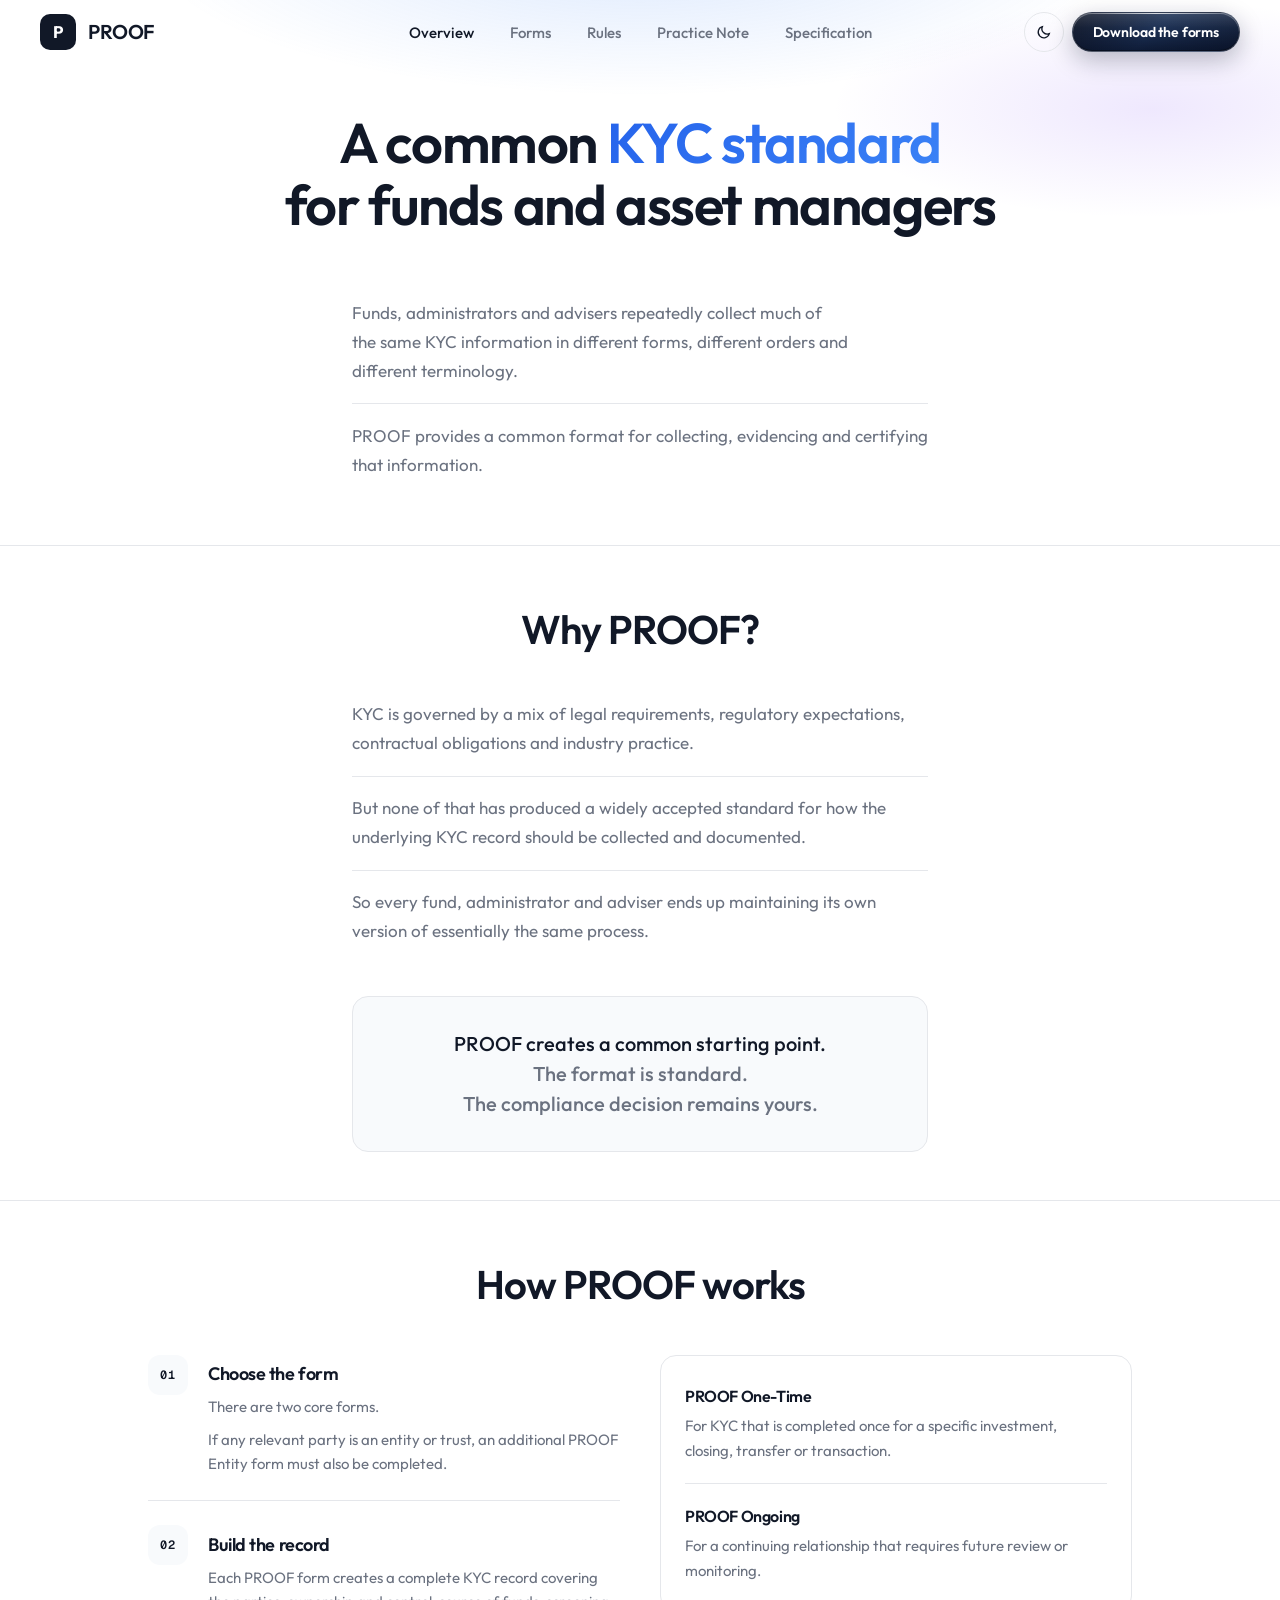
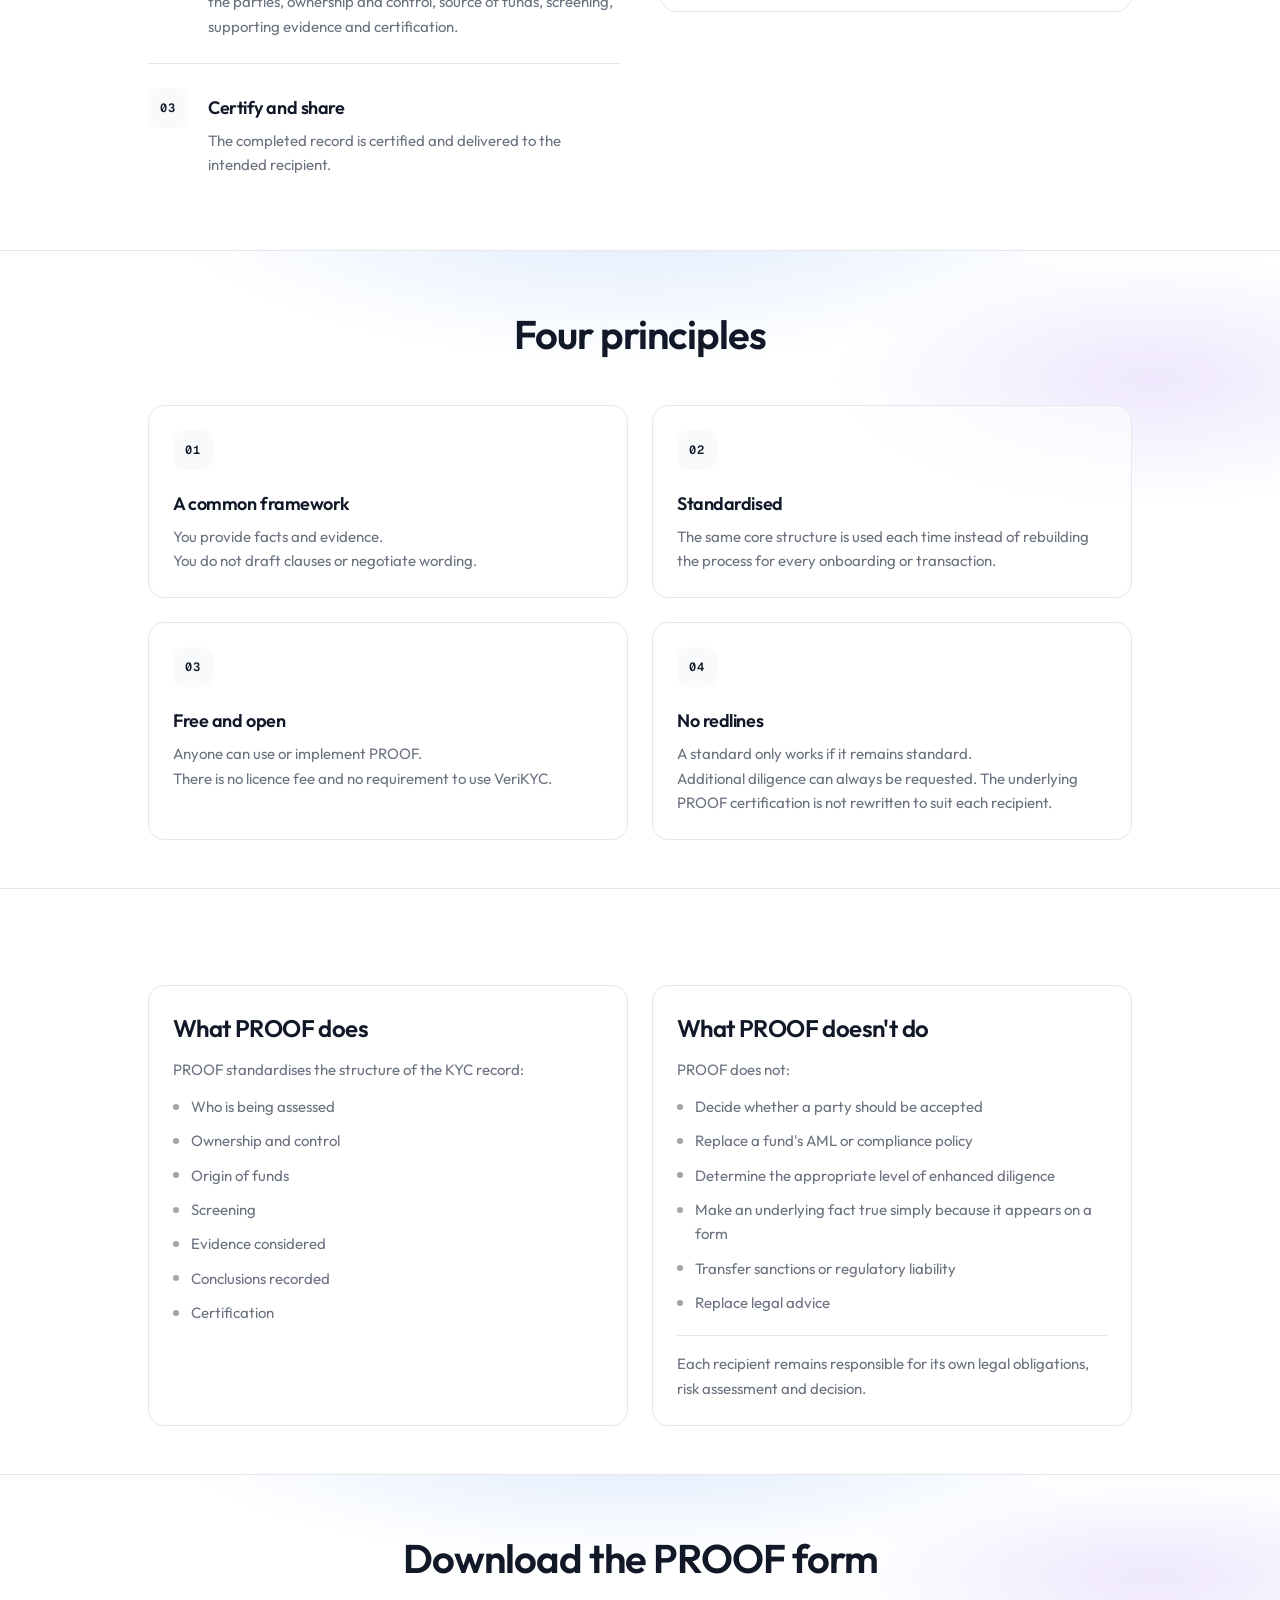
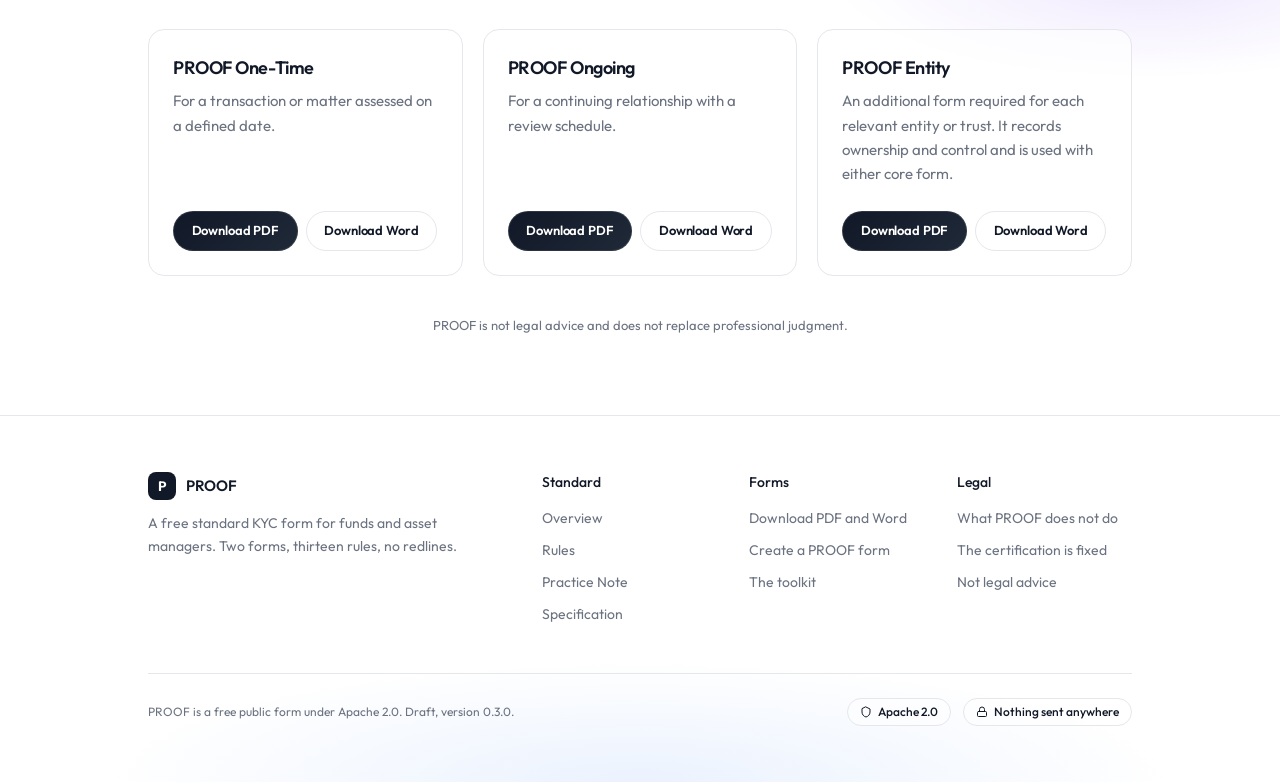
==== commit bf505dc3: "Hero: fix the intro gap being overridden Co-Authored-By: Claude Opus 5 (1M context) <noreply@anthrop" ====
--- a/index.html
+++ b/index.html
@@ -23,7 +23,7 @@
   .sec.hero { isolation: isolate; padding: 7rem 0 3rem; text-align: center; }
   .hero h1 { max-width: none; margin: 0 auto; font-size: clamp(2.25rem, 5.2vw, 3.5rem); line-height: 1.1; text-wrap: initial; }
   @media (max-width: 640px) { .hero h1 br { display: none; } .hero h1 { text-wrap: balance; } }
-  .hero-text { margin-top: 5rem; }
+  .hero .hero-text { margin: 4rem auto 0; }
   .hero h1 .blue { background-image: linear-gradient(135deg, #2563eb 0%, #3b82f6 100%); -webkit-background-clip: text; background-clip: text; color: transparent; }
 
   .sec-head { max-width: 42rem; margin: 0 auto; text-align: center; }
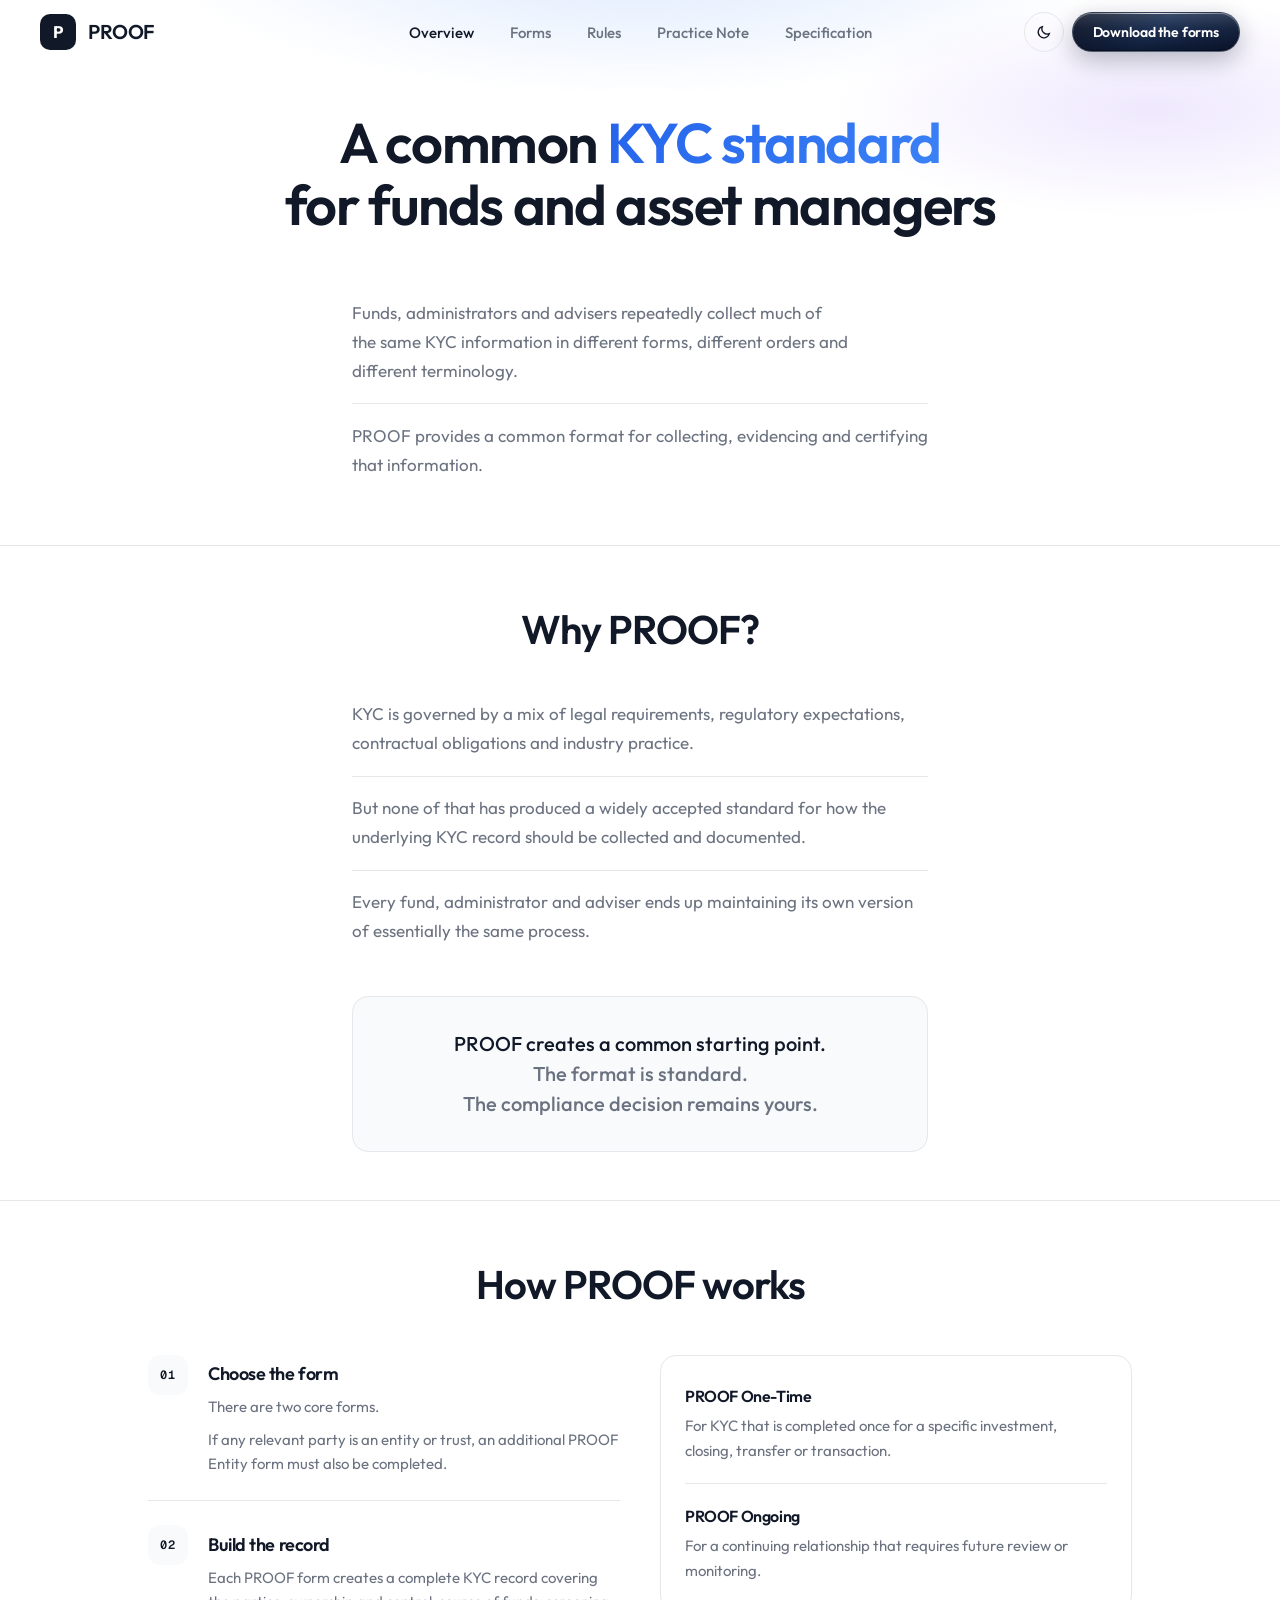
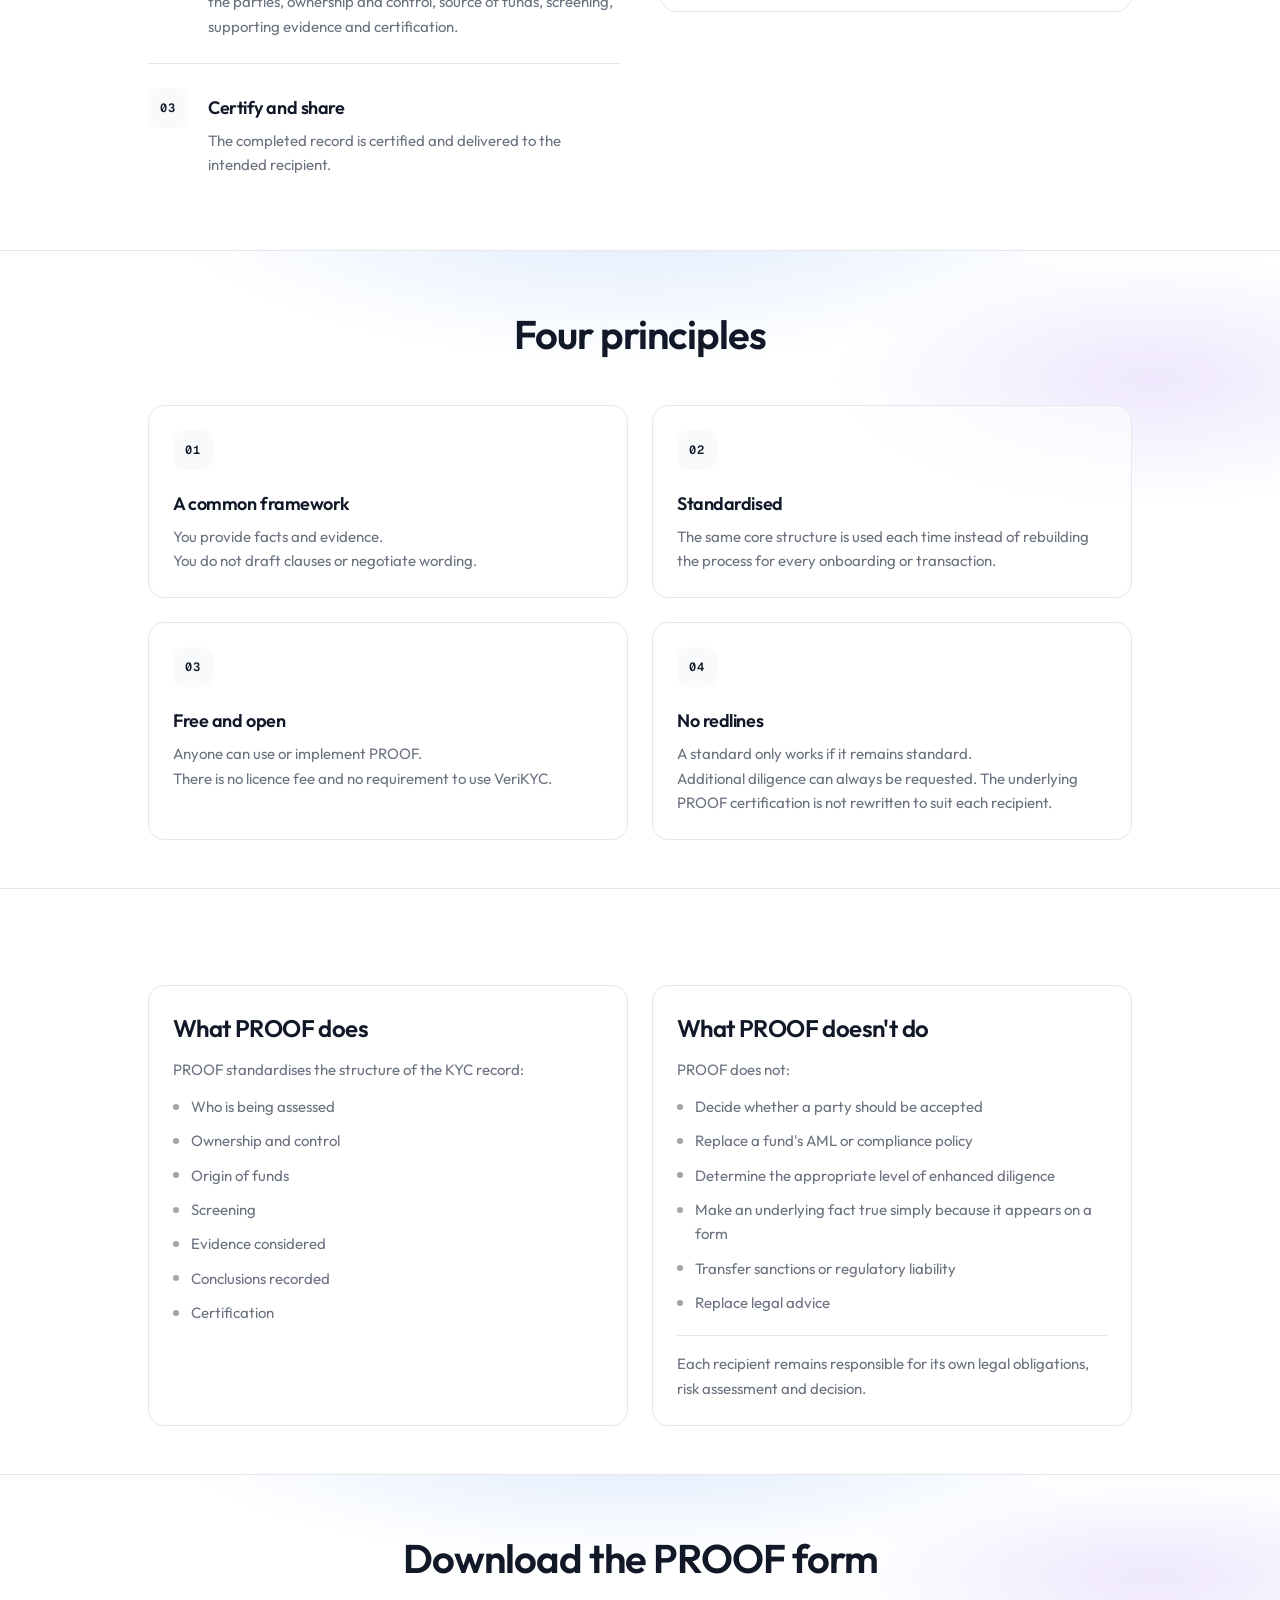
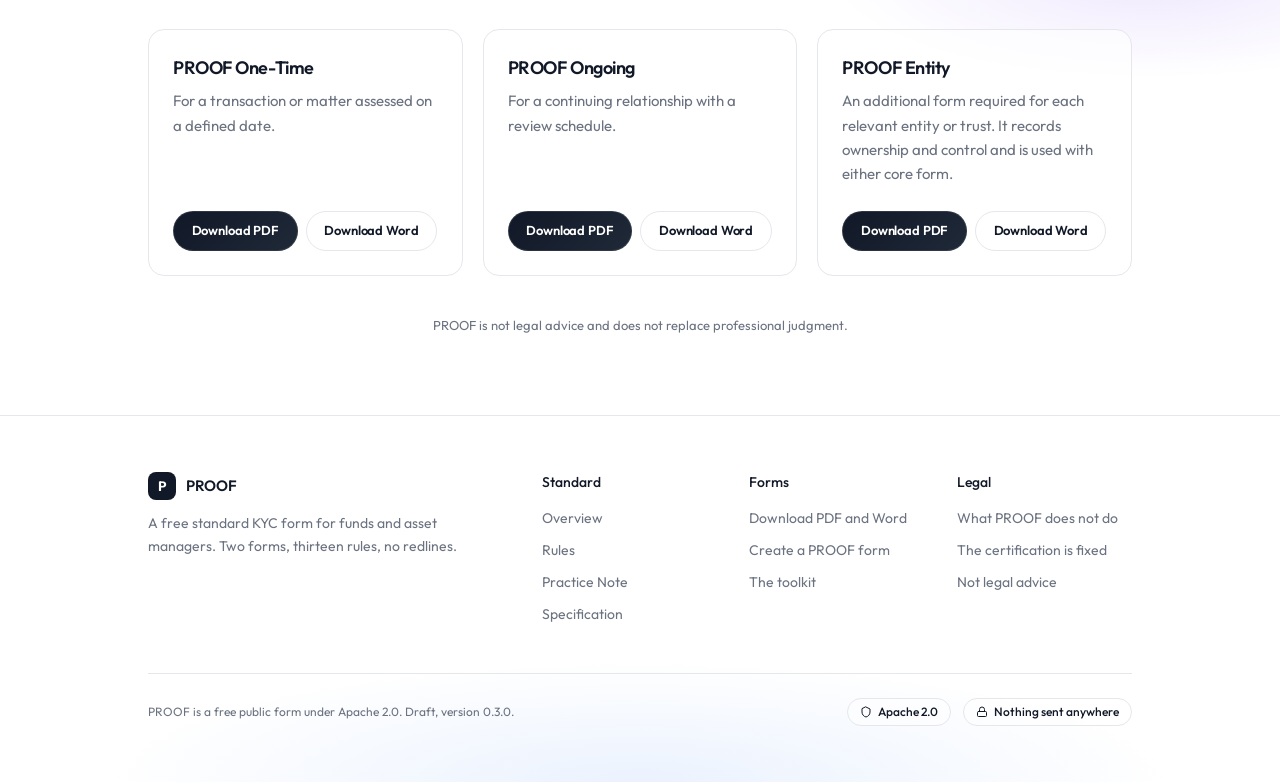
==== commit c4f83881: "Why PROOF: drop the leading So Co-Authored-By: Claude Opus 5 (1M context) <noreply@anthropic.com>" ====
--- a/index.html
+++ b/index.html
@@ -128,7 +128,7 @@
       <div class="why-text">
         <p>KYC is governed by a mix of legal requirements, regulatory expectations, contractual obligations and industry practice.</p>
         <p>But none of that has produced a widely accepted standard for how the underlying KYC record should be collected and documented.</p>
-        <p>So every fund, administrator and adviser ends up maintaining its own version of essentially the same process.</p>
+        <p>Every fund, administrator and adviser ends up maintaining its own version of essentially the same process.</p>
       </div>
       <div class="statement"><p><span>PROOF creates a common starting point.</span><span>The format is standard.</span><span>The compliance decision remains yours.</span></p></div>
     </div>
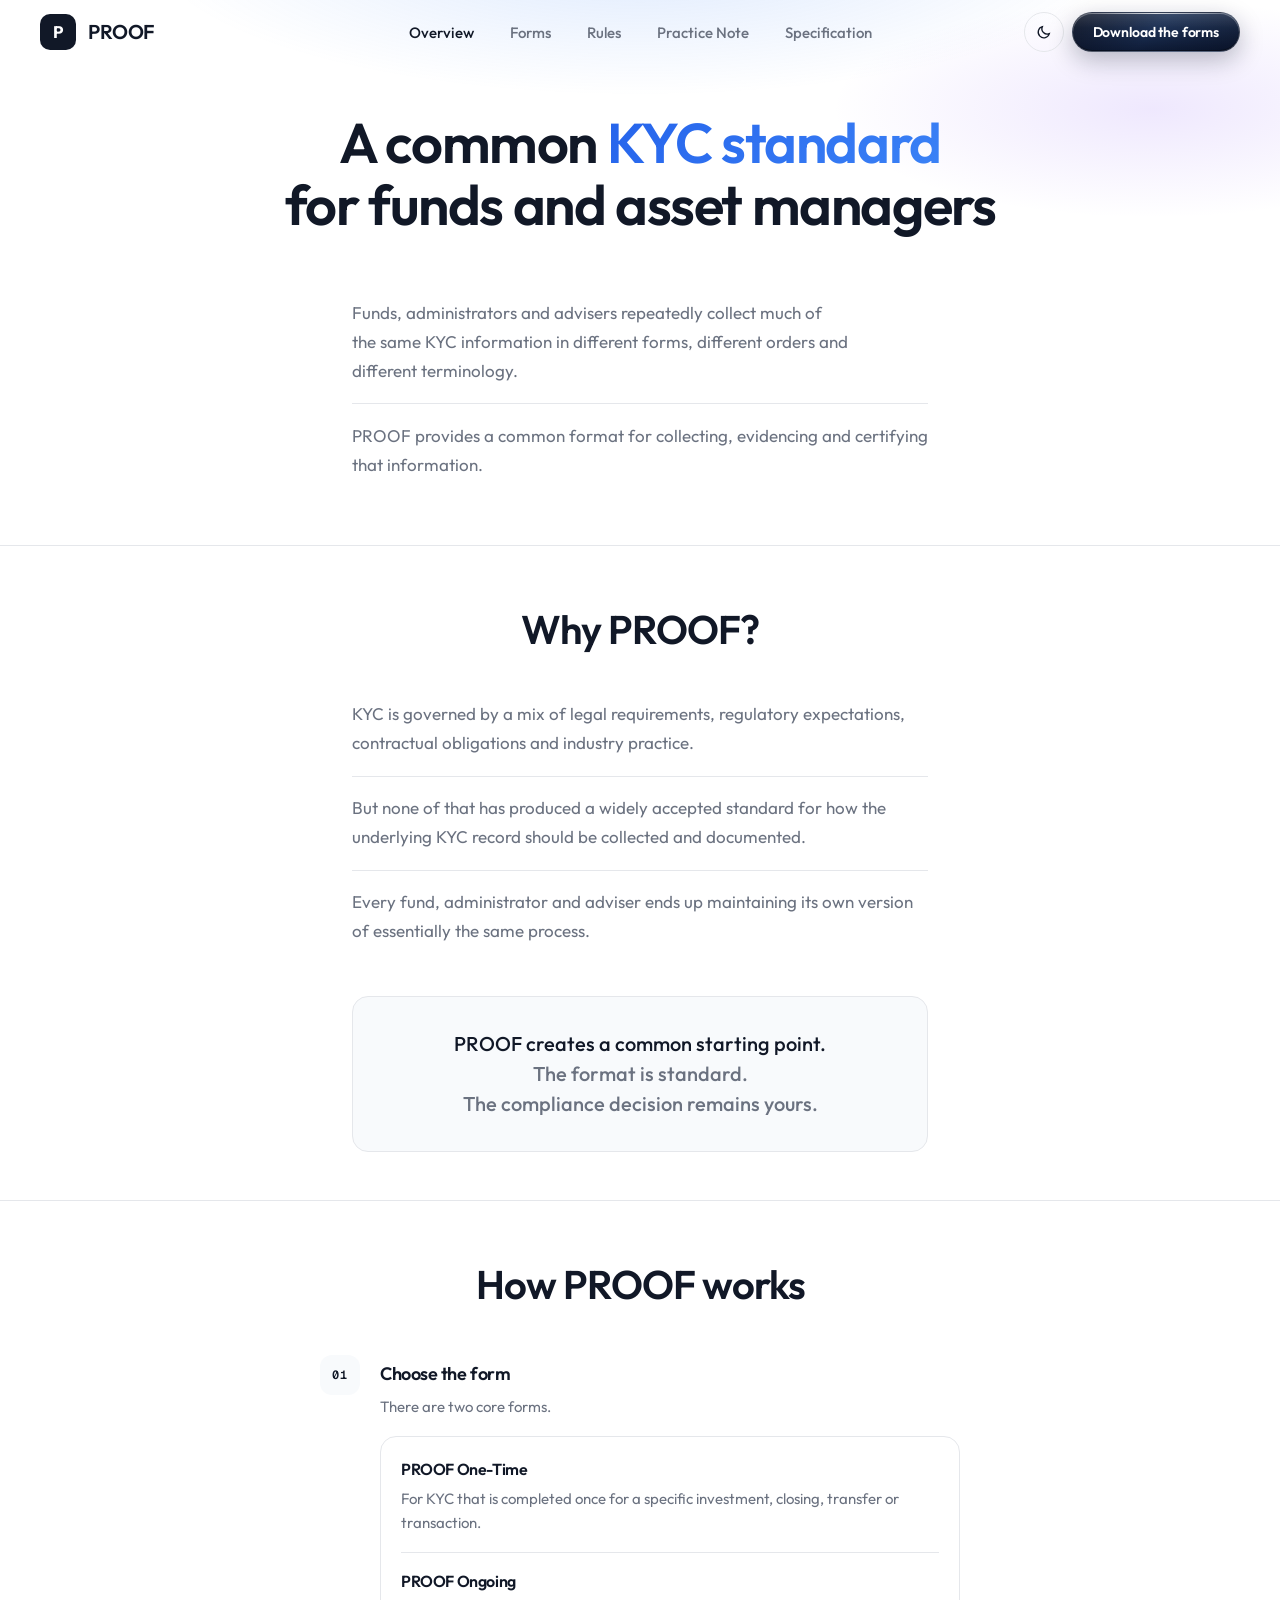
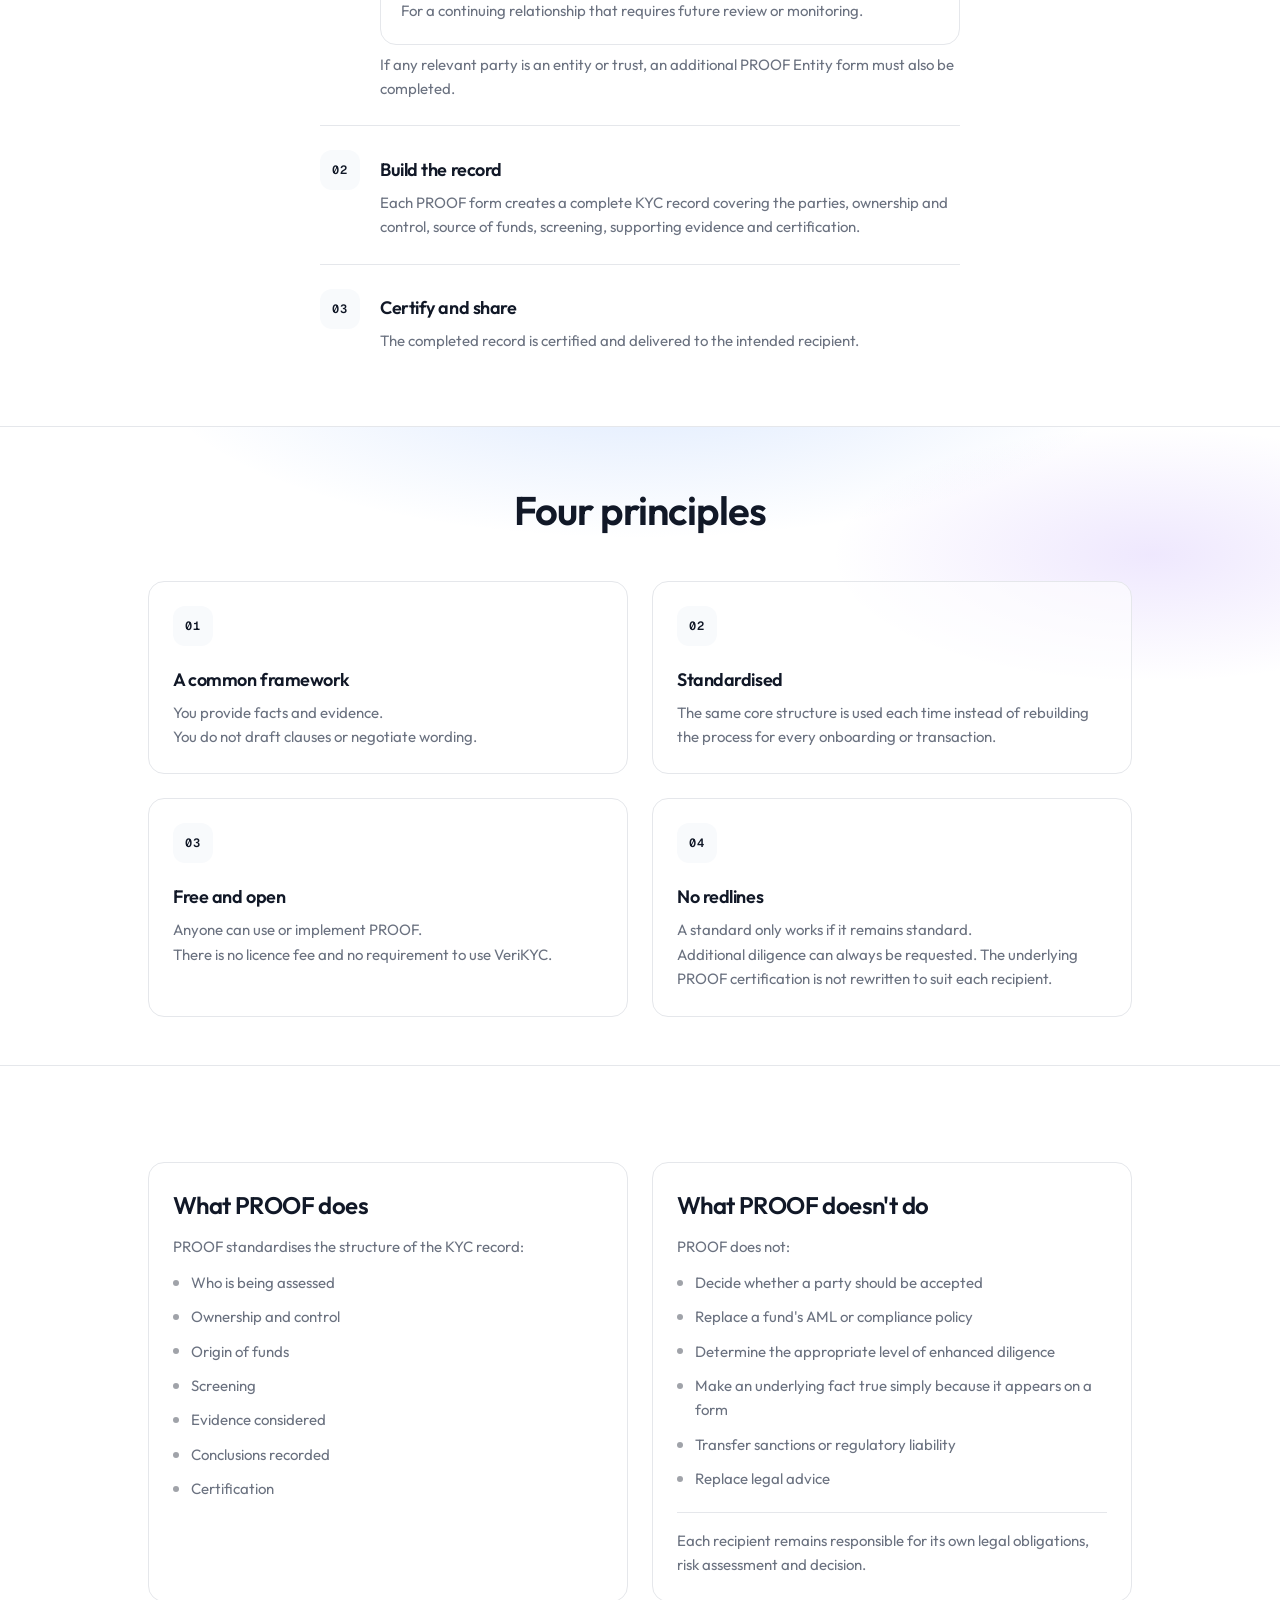
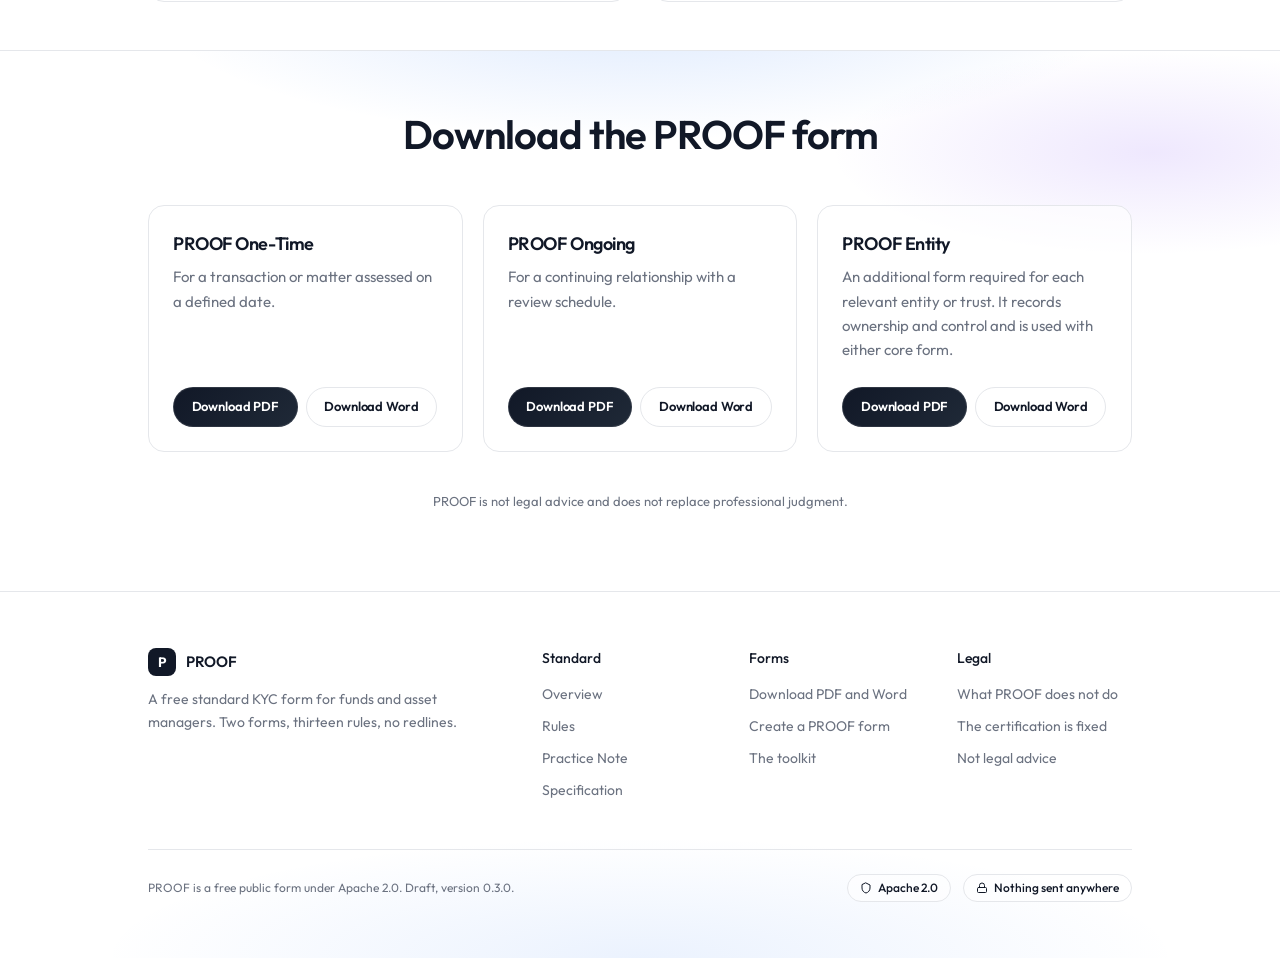
==== commit 0cc2a506: "How PROOF works: the two forms sit inside step 1 Co-Authored-By: Claude Opus 5 (1M context) <noreply" ====
--- a/index.html
+++ b/index.html
@@ -43,7 +43,7 @@
   .statement p span + span { color: var(--muted-foreground); }
 
   /* how: steps on the left, the two forms as a card on the right */
-  .how { display: grid; gap: 2.5rem; align-items: start; grid-template-columns: minmax(0,1fr) minmax(0,1fr); }
+  .how { max-width: 40rem; margin-inline: auto; }
   .how ol { list-style: none; margin: 0; padding: 0; display: flex; flex-direction: column; }
   .how li { display: flex; gap: 1.25rem; padding: 1.5rem 0; }
   .how li + li { border-top: 1px solid var(--border); }
@@ -53,8 +53,8 @@
   @media (prefers-color-scheme: dark) { :root:not([data-theme="light"]) .num { background: rgba(255,255,255,.05); color: var(--brand); } }
   .how h3 { margin: .35rem 0 0; font-size: 1.125rem; }
   .how p { margin: .5rem 0 0; font-size: .9375rem; line-height: 1.625; color: var(--muted-foreground); }
-  .formcard { border: 1px solid var(--border); border-radius: 1rem; background: color-mix(in srgb, var(--card) 60%, transparent); padding: .5rem 1.5rem; position: sticky; top: 5.5rem; }
-  .formcard > div { padding: 1.25rem 0; }
+  .formcard { margin-top: 1rem; border: 1px solid var(--border); border-radius: 1rem; background: color-mix(in srgb, var(--card) 60%, transparent); padding: .25rem 1.25rem; }
+  .formcard > div { padding: 1rem 0; }
   .formcard > div + div { border-top: 1px solid var(--border); }
   .formcard h4 { margin: 0; font-size: 1rem; }
   .formcard p { margin: .4rem 0 0; font-size: .9375rem; line-height: 1.625; color: var(--muted-foreground); }
@@ -79,8 +79,7 @@
   @media (max-width: 860px) {
     .sec { padding: 2.5rem 0; }
     .sec.hero { padding: 6rem 0 2.5rem; }
-    .how, .cards.two, .cards.three { grid-template-columns: 1fr; }
-    .formcard { position: static; }
+    .cards.two, .cards.three { grid-template-columns: 1fr; }
   }
 </style>
 </head>
@@ -147,6 +146,10 @@
           <div>
             <h3>Choose the form</h3>
             <p>There are two core forms.</p>
+            <div class="formcard">
+              <div><h4>PROOF One-Time</h4><p>For KYC that is completed once for a specific investment, closing, transfer or transaction.</p></div>
+              <div><h4>PROOF Ongoing</h4><p>For a continuing relationship that requires future review or monitoring.</p></div>
+            </div>
             <p>If any relevant party is an entity or trust, an additional PROOF Entity form must also be completed.</p>
           </div>
         </li>
@@ -165,10 +168,6 @@
           </div>
         </li>
       </ol>
-      <div class="formcard">
-        <div><h4>PROOF One-Time</h4><p>For KYC that is completed once for a specific investment, closing, transfer or transaction.</p></div>
-        <div><h4>PROOF Ongoing</h4><p>For a continuing relationship that requires future review or monitoring.</p></div>
-      </div>
     </div>
   </div>
 </section>
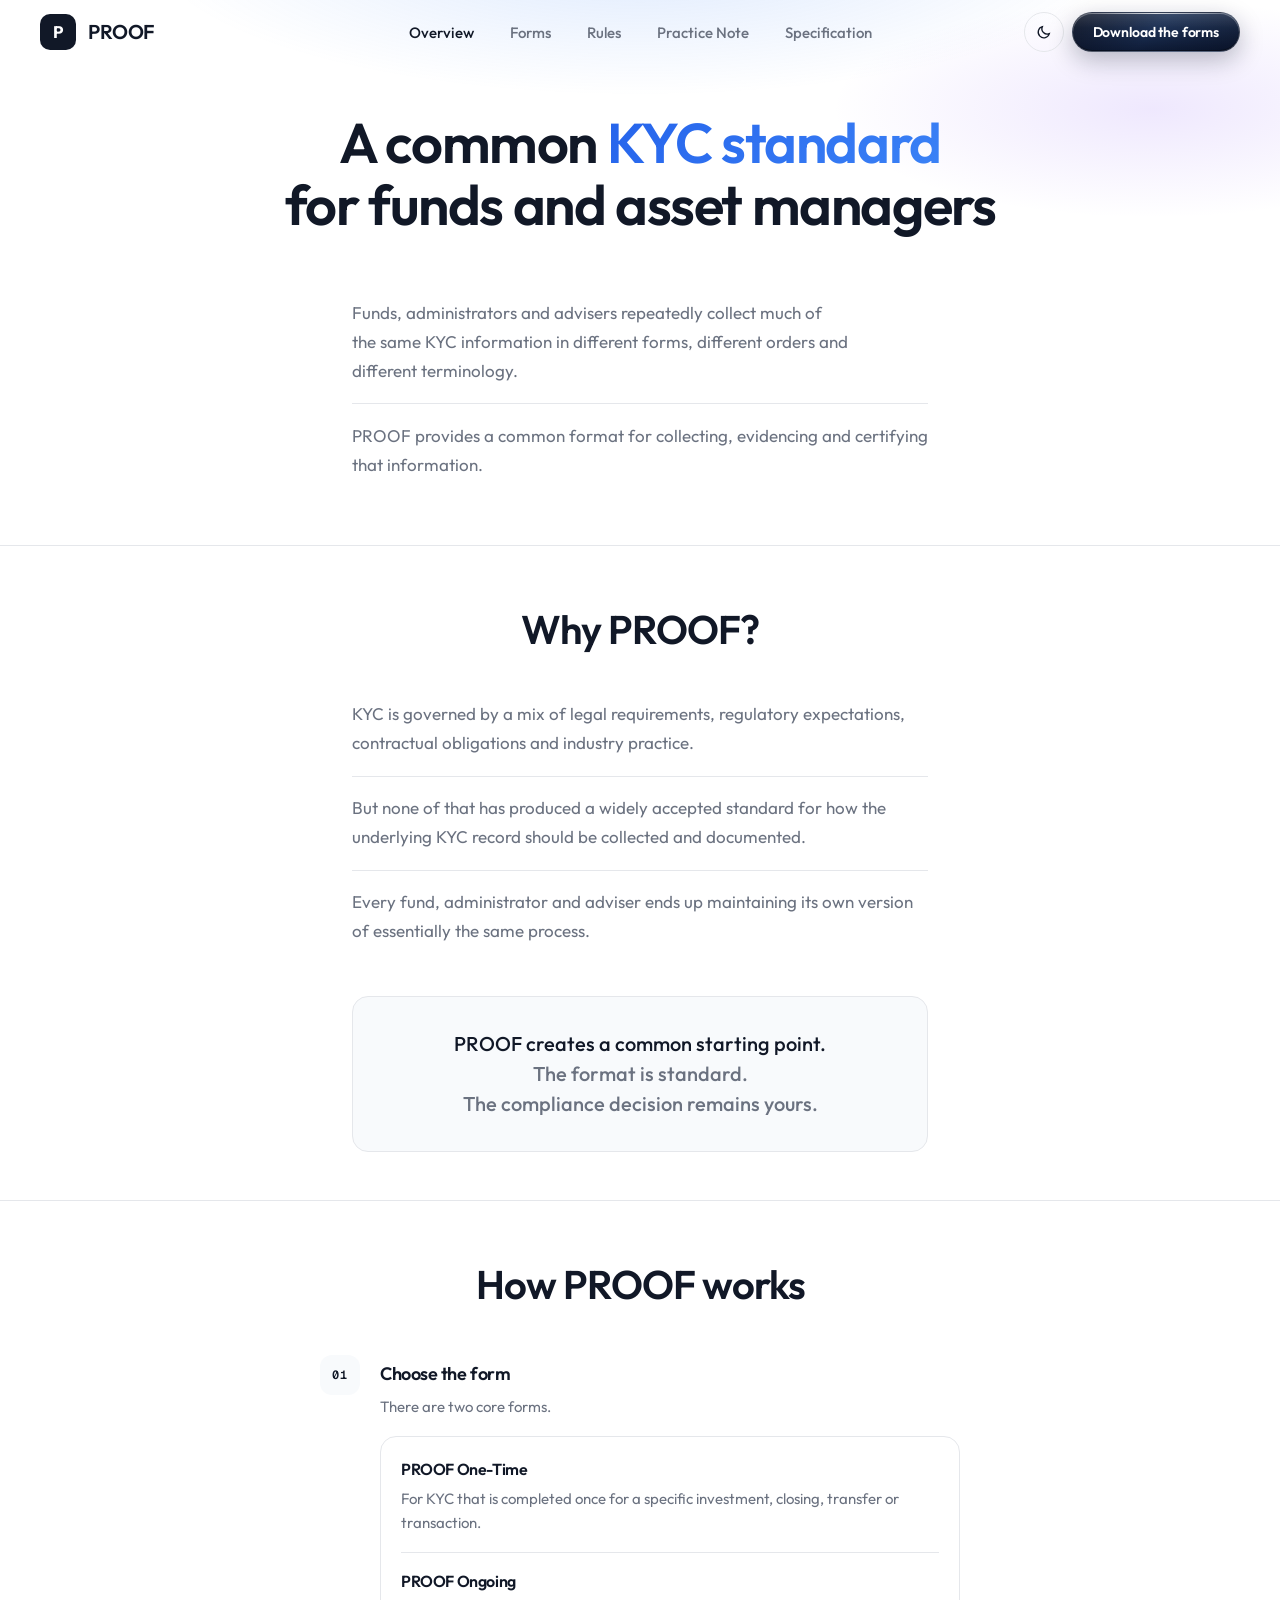
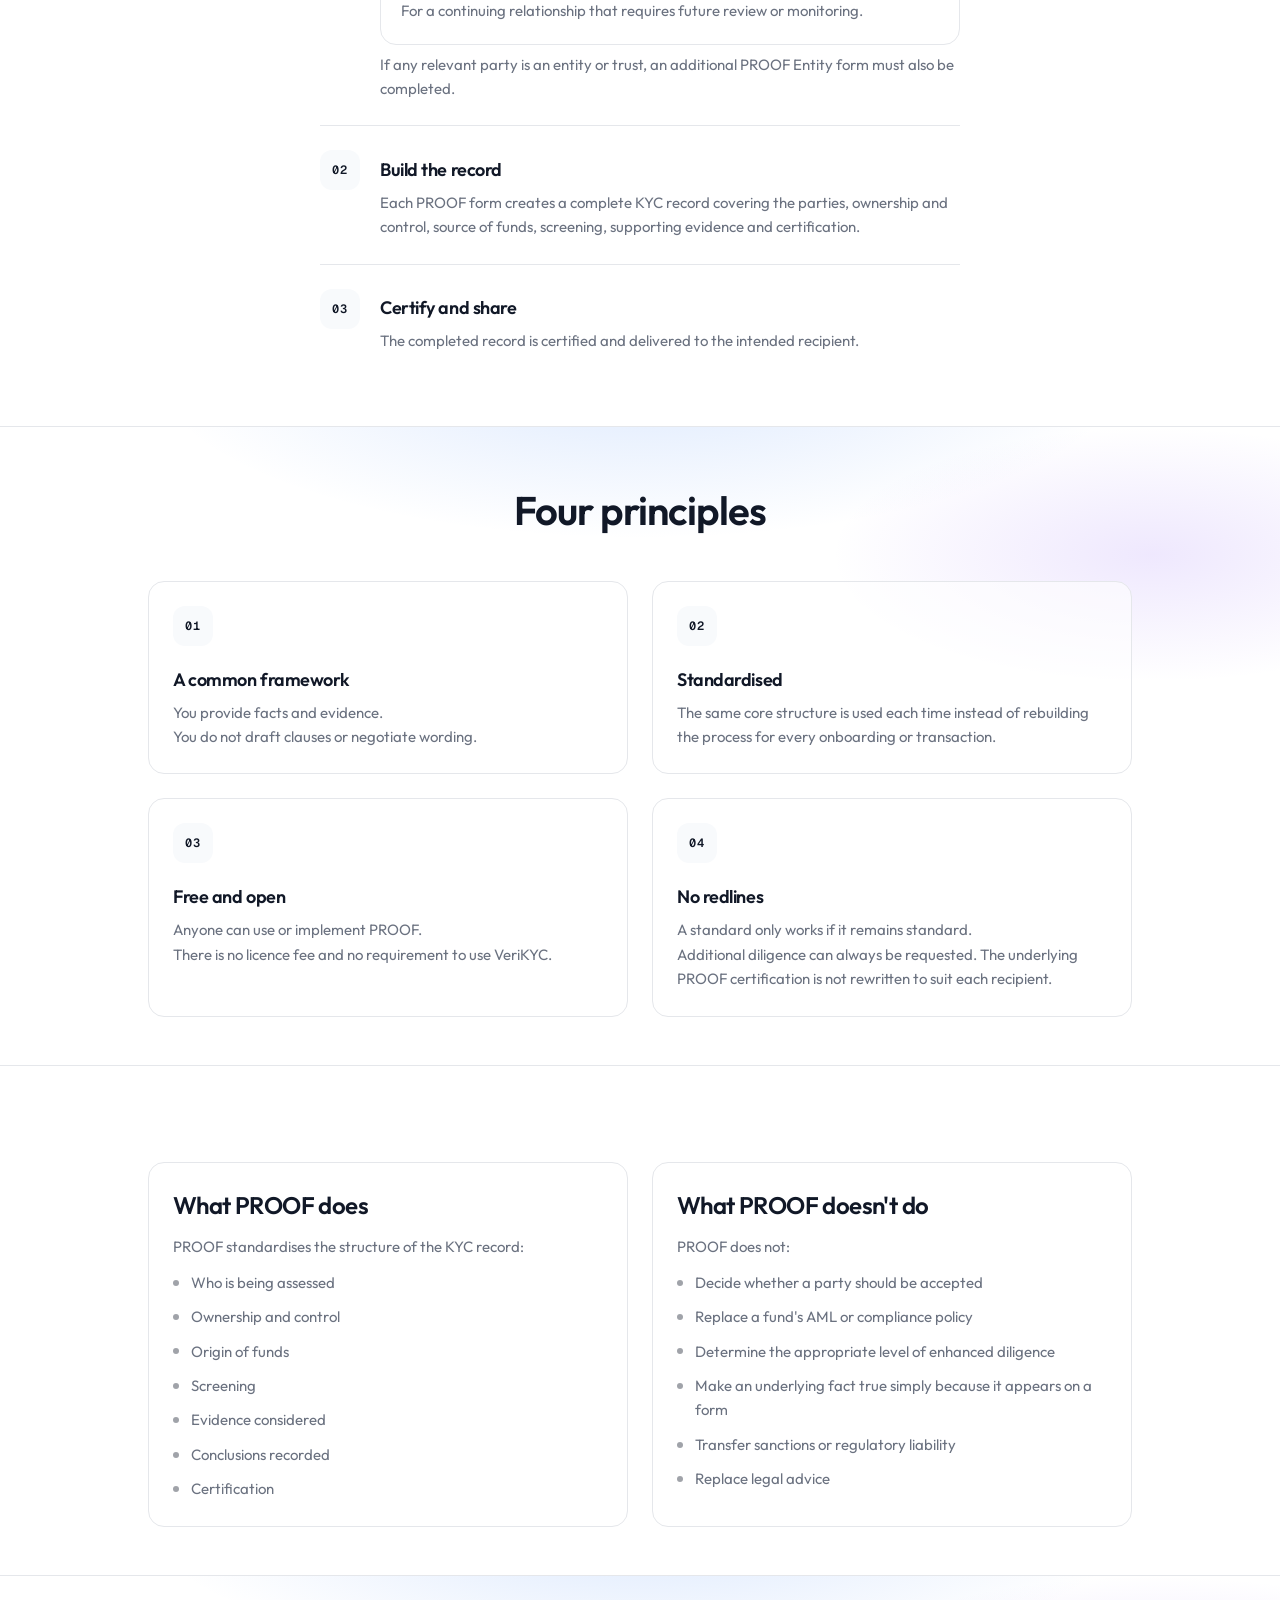
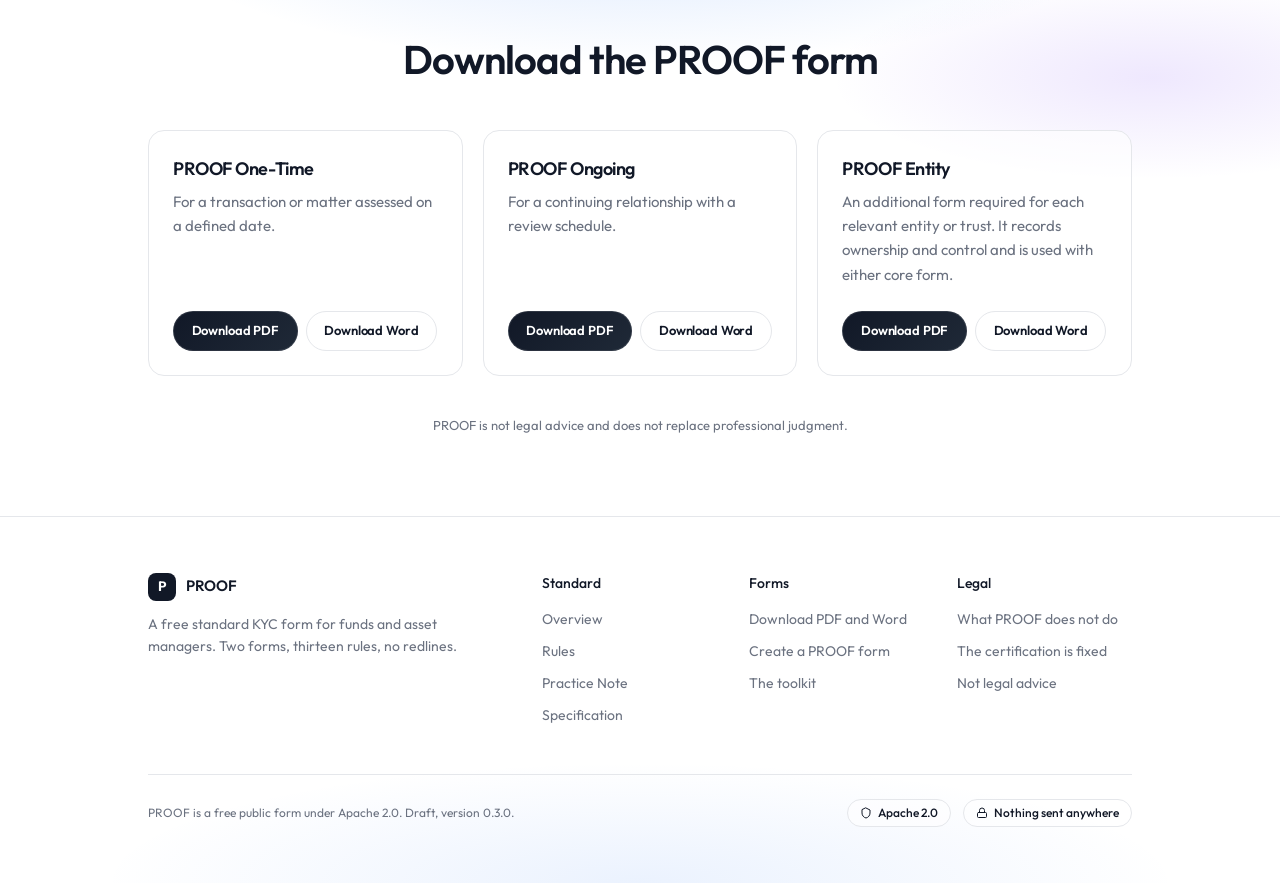
==== commit 989c9087: "Overview: remove the recipient responsibility line Co-Authored-By: Claude Opus 5 (1M context) <norep" ====
--- a/index.html
+++ b/index.html
@@ -214,7 +214,6 @@
           <li>Transfer sanctions or regulatory liability</li>
           <li>Replace legal advice</li>
         </ul>
-        <p class="note">Each recipient remains responsible for its own legal obligations, risk assessment and decision.</p>
       </div>
     </div>
   </div>
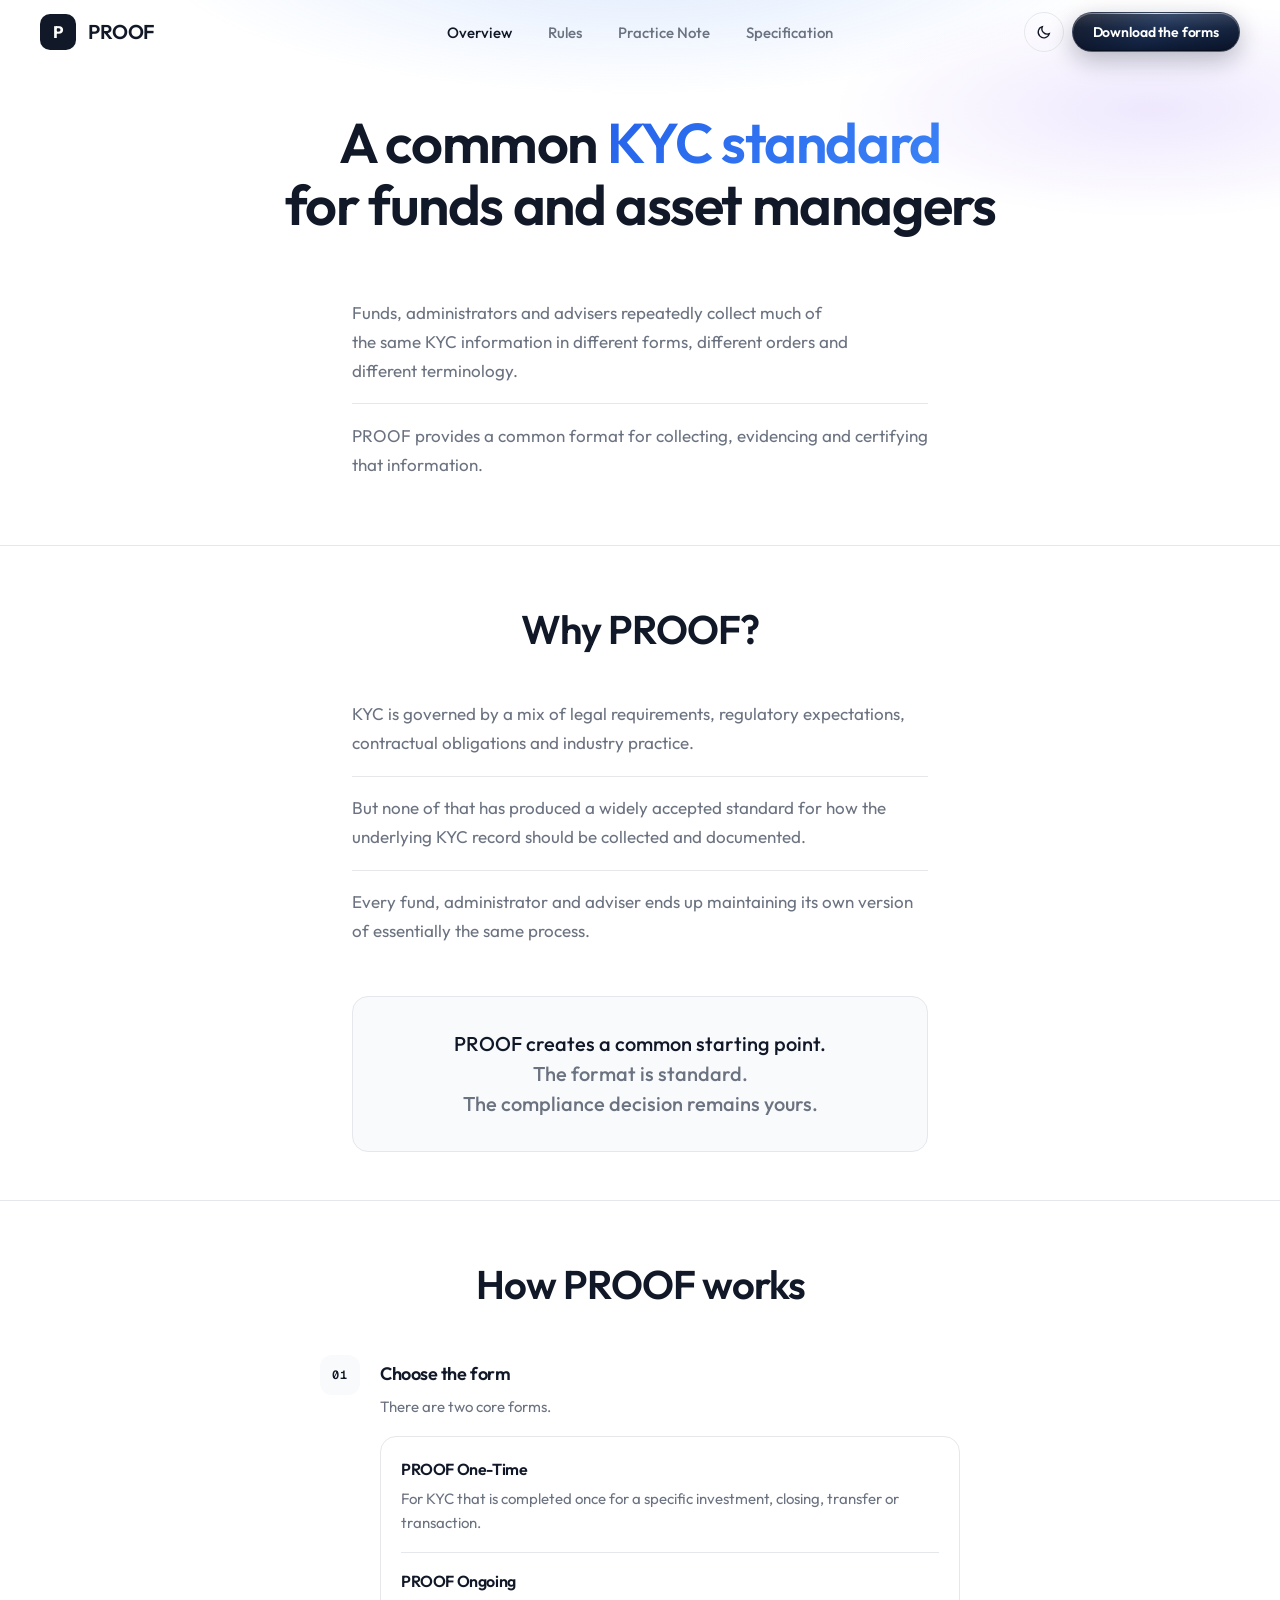
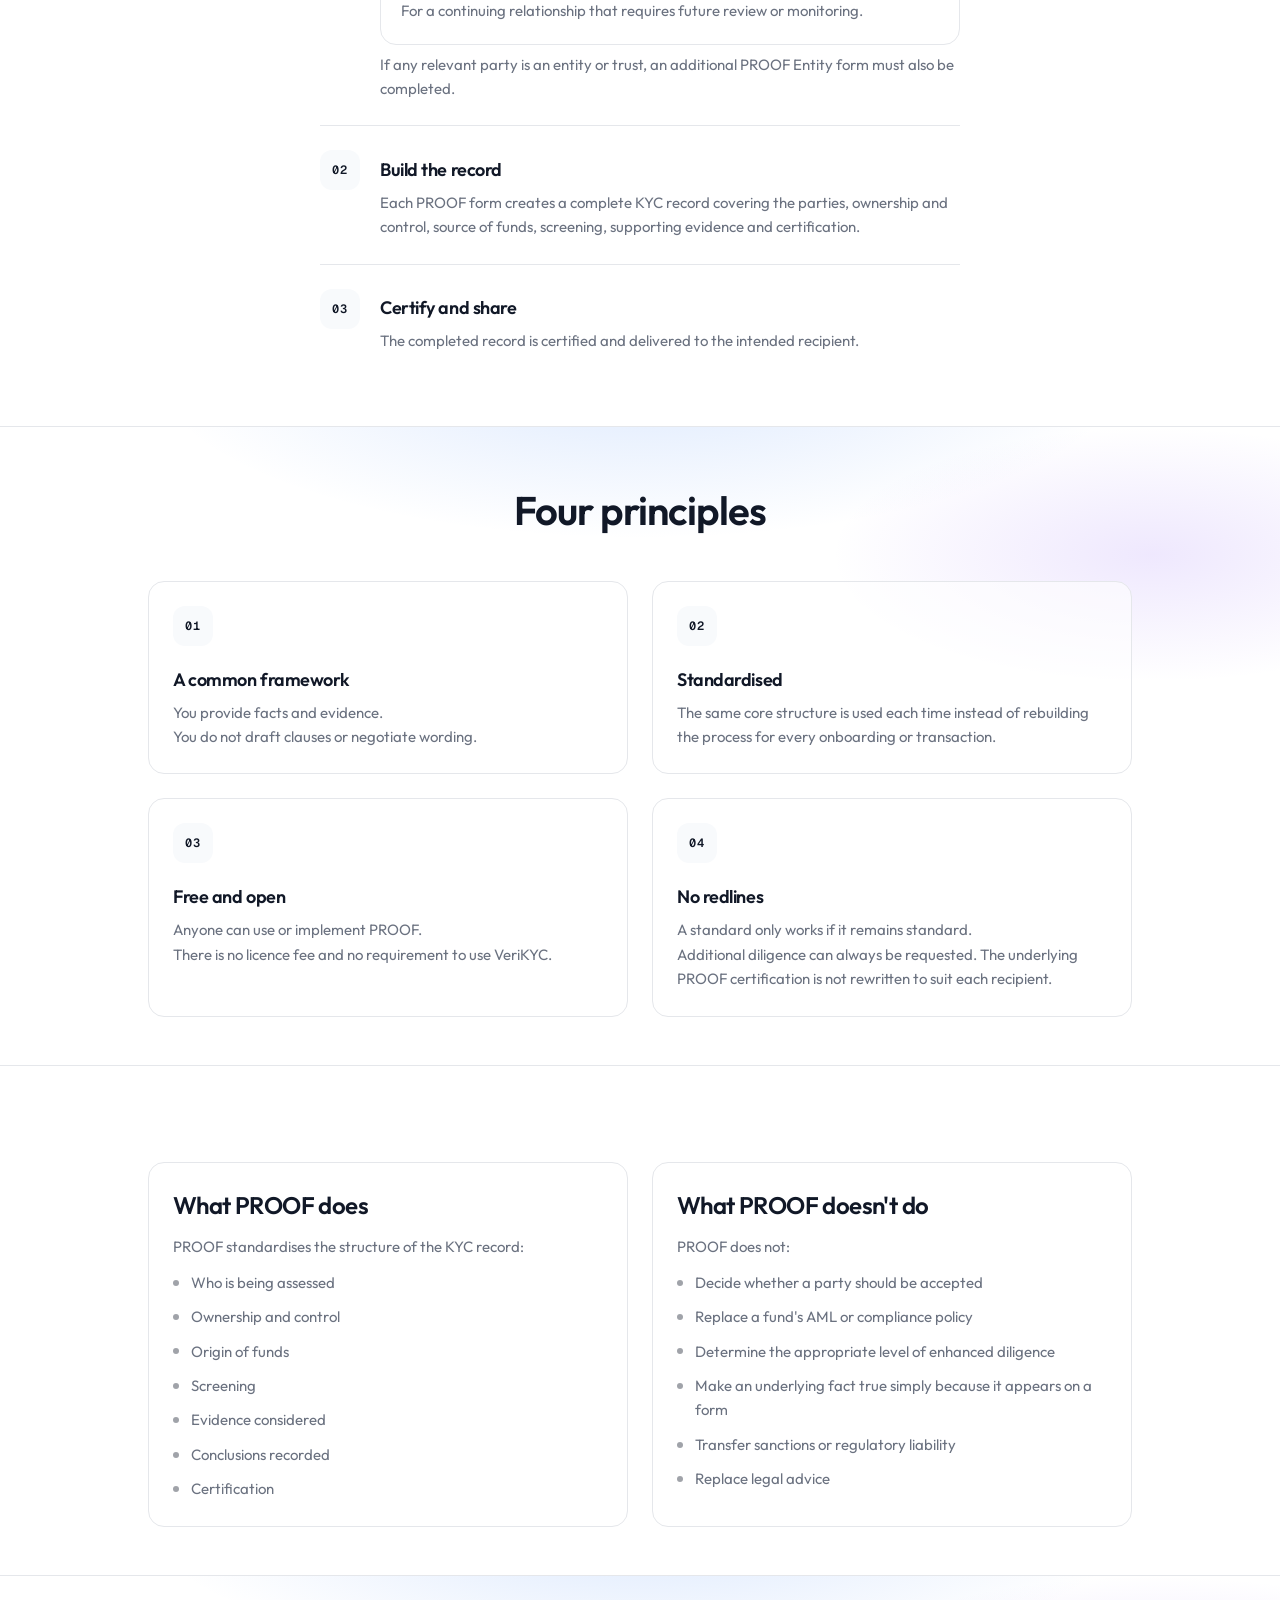
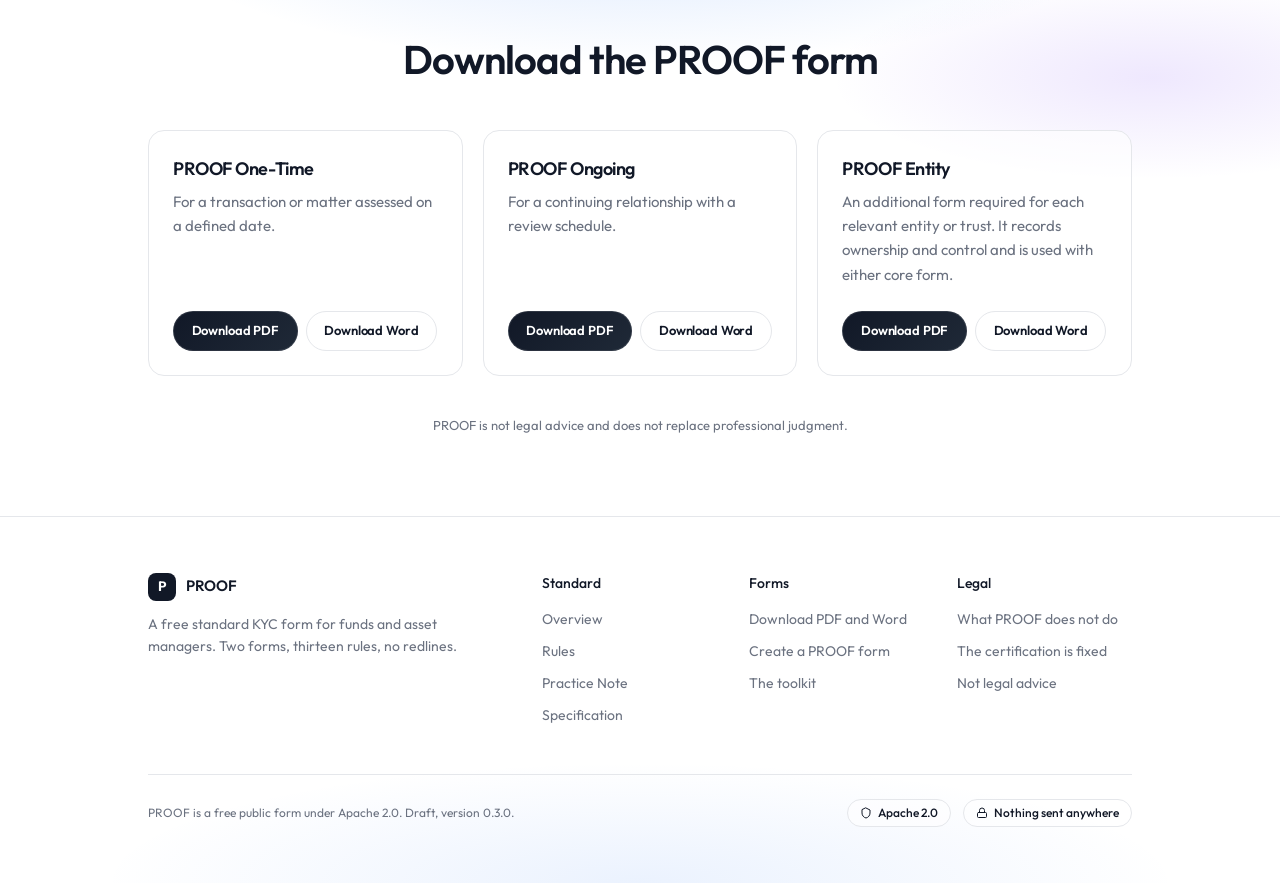
==== commit ba2a0a5a: "Nav: remove the Forms tab Co-Authored-By: Claude Opus 5 (1M context) <noreply@anthropic.com>" ====
--- a/index.html
+++ b/index.html
@@ -89,7 +89,6 @@
     <a class="brand" href="index.html"><span class="mark">P</span><span class="wordmark">PROOF</span></a>
     <nav class="sitetabs" aria-label="Sections"><div class="links">
       <a href="index.html" aria-current="page">Overview</a>
-      <a href="download.html">Forms</a>
       <a href="rules.html">Rules</a>
       <a href="practice.html">Practice Note</a>
       <a href="background.html">Specification</a>
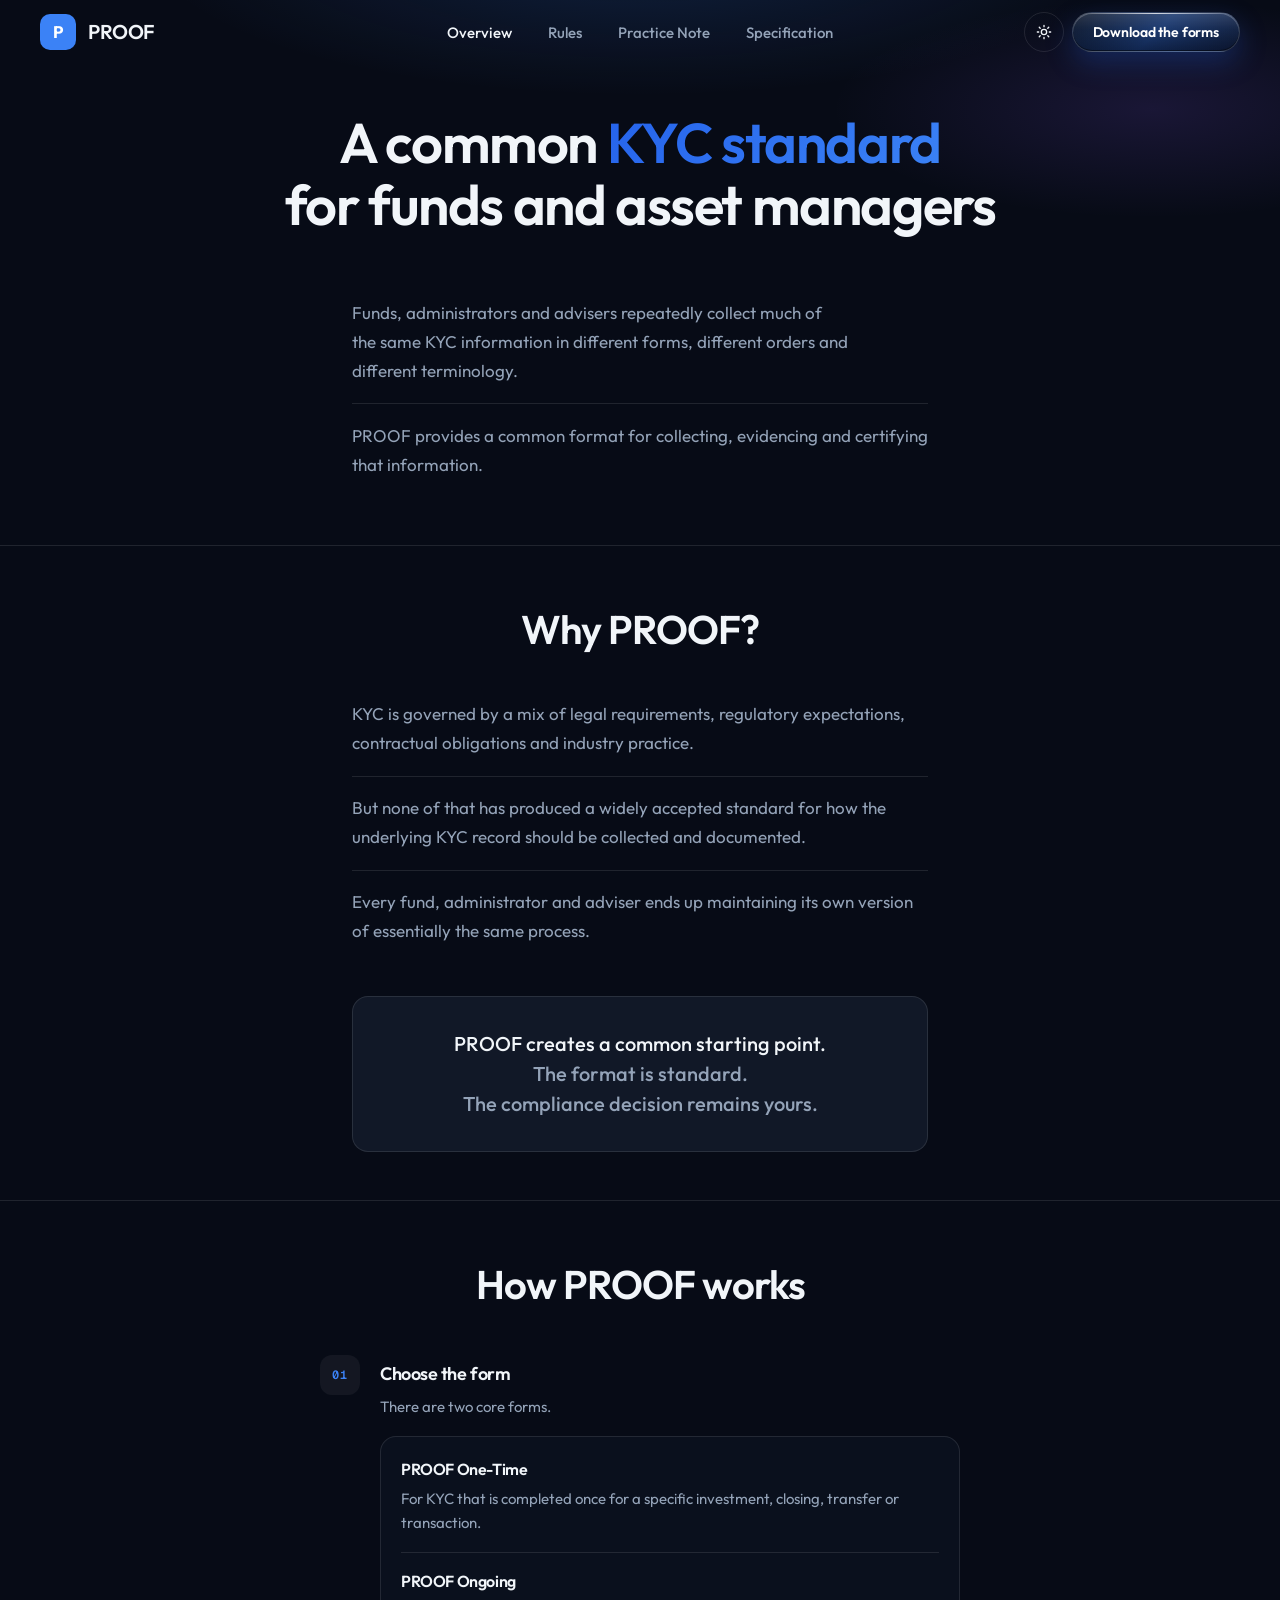
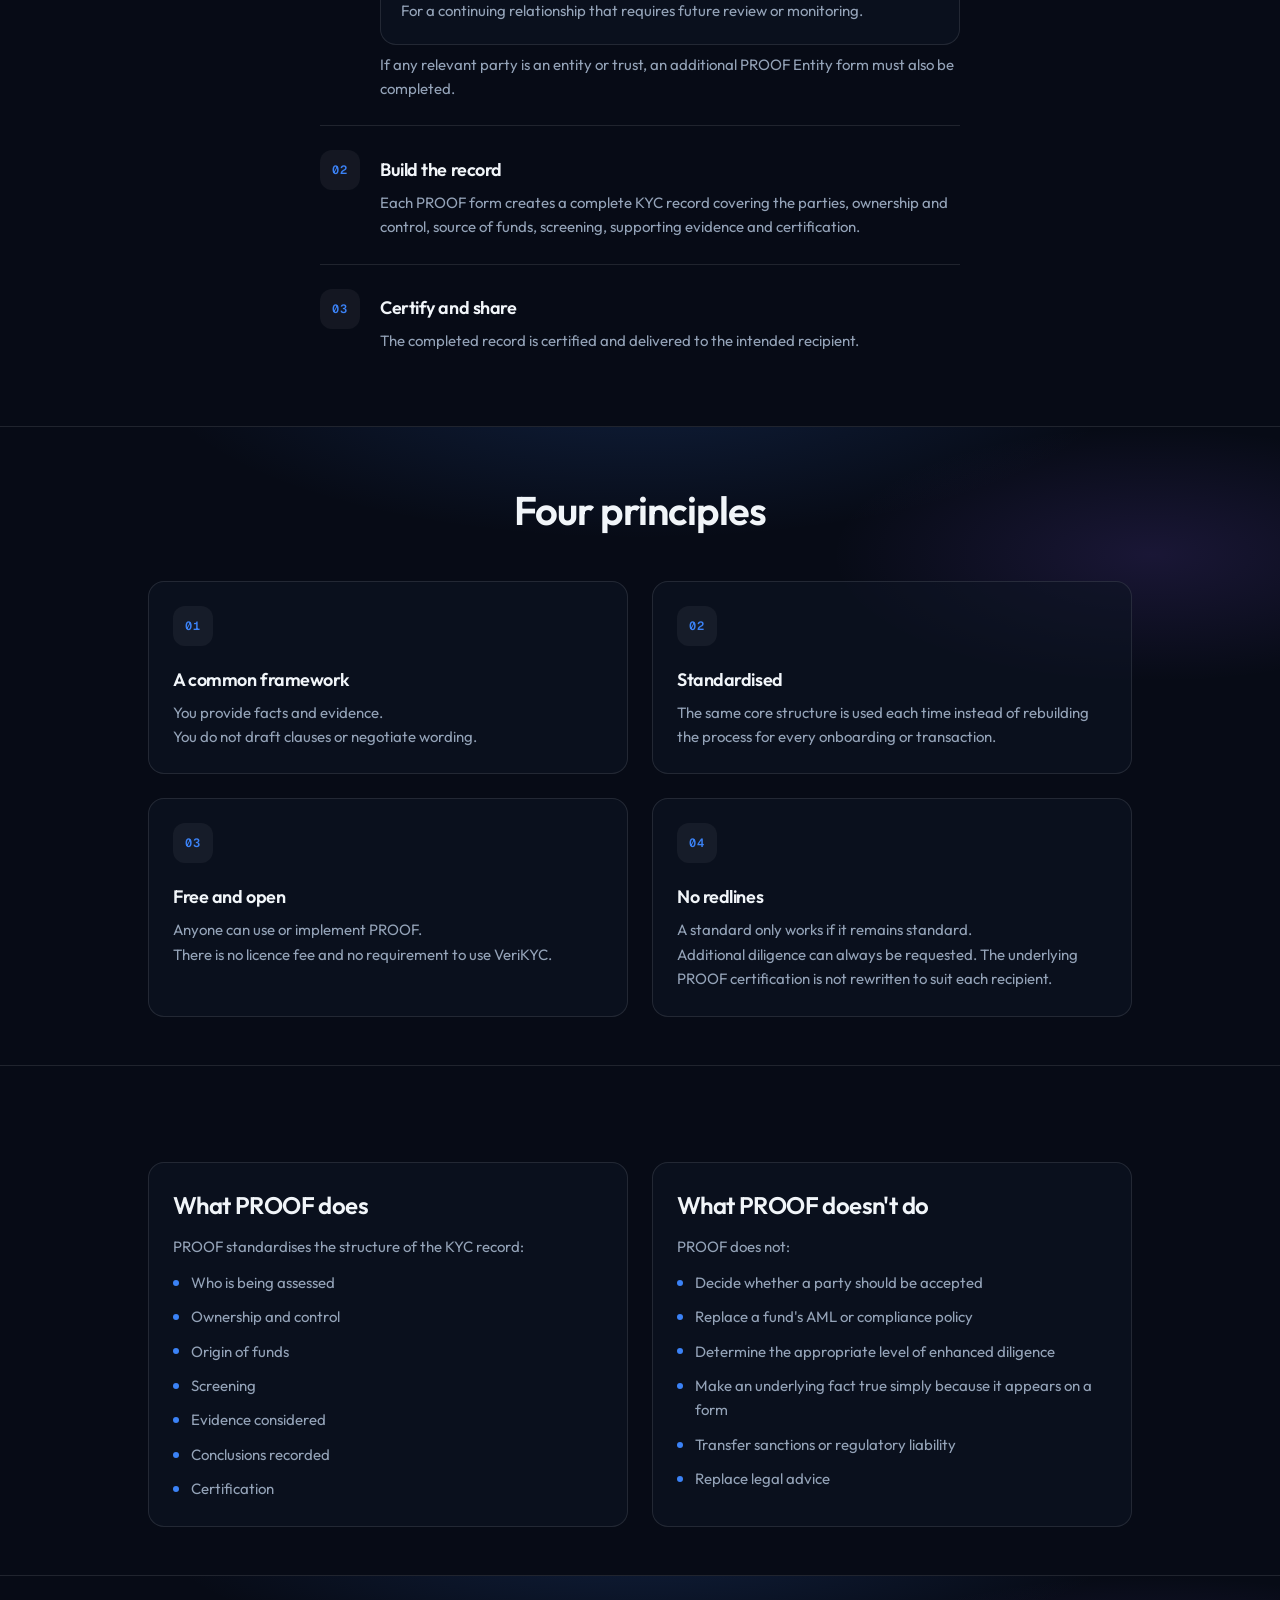
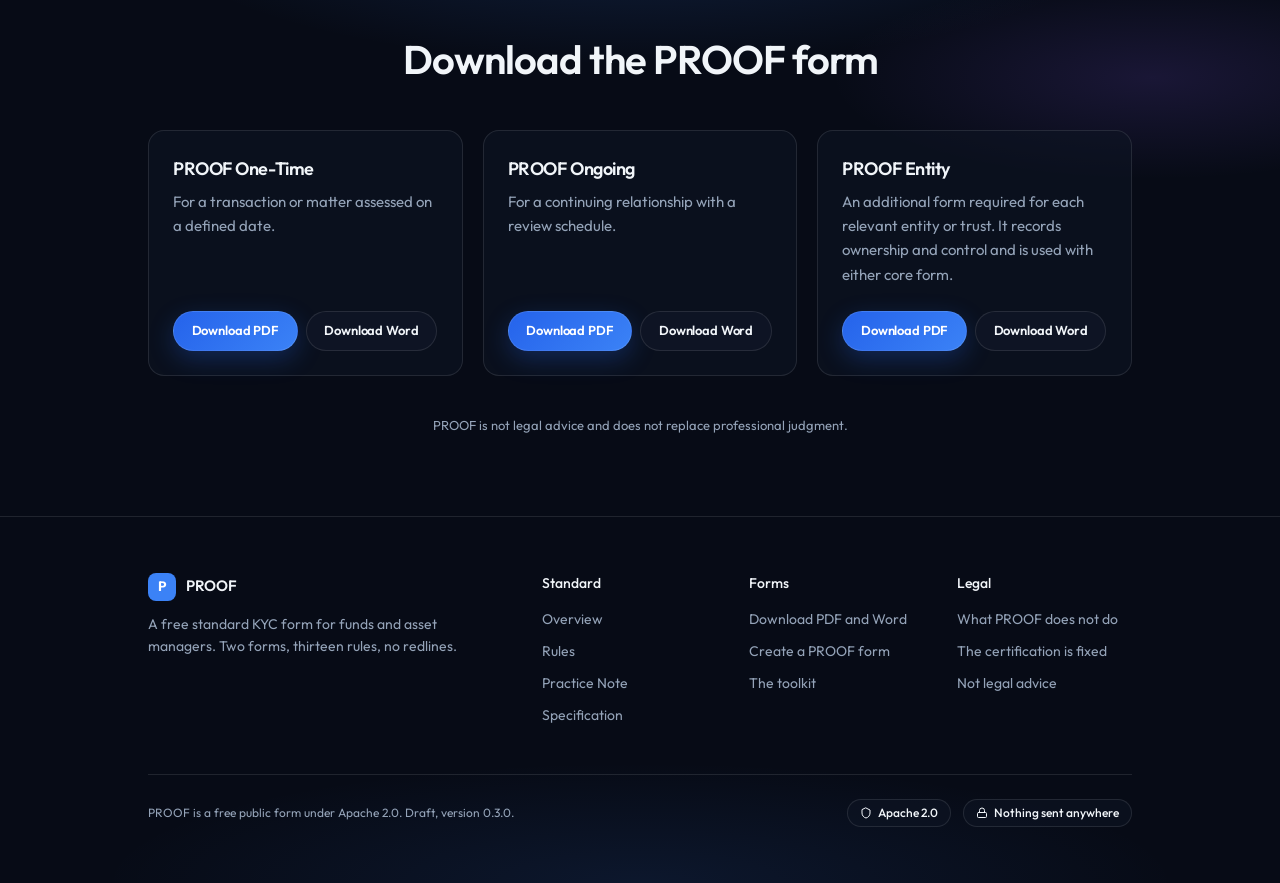
==== commit e01bc967: "Dark theme by default; drop the browser-version callout on the forms page Co-Authored-By: Claude Opu" ====
--- a/index.html
+++ b/index.html
@@ -10,7 +10,7 @@
 <link rel="stylesheet" href="https://fonts.googleapis.com/css2?family=Outfit:wght@400;500;600;700&family=Geist+Mono:wght@400;500;600&display=swap">
 <link rel="stylesheet" href="assets/page.css">
 <link rel="stylesheet" href="assets/nav.css">
-<script>try{var t=localStorage.getItem("proof-theme");if(t==="light"||t==="dark")document.documentElement.setAttribute("data-theme",t);}catch(e){}</script>
+<script>(function(){var t=null;try{t=localStorage.getItem("proof-theme");}catch(e){}document.documentElement.setAttribute("data-theme",t==="light"?"light":"dark");})();</script>
 
 <style>
   /* Overview page, verikyc.com design language on a single consistent rhythm:
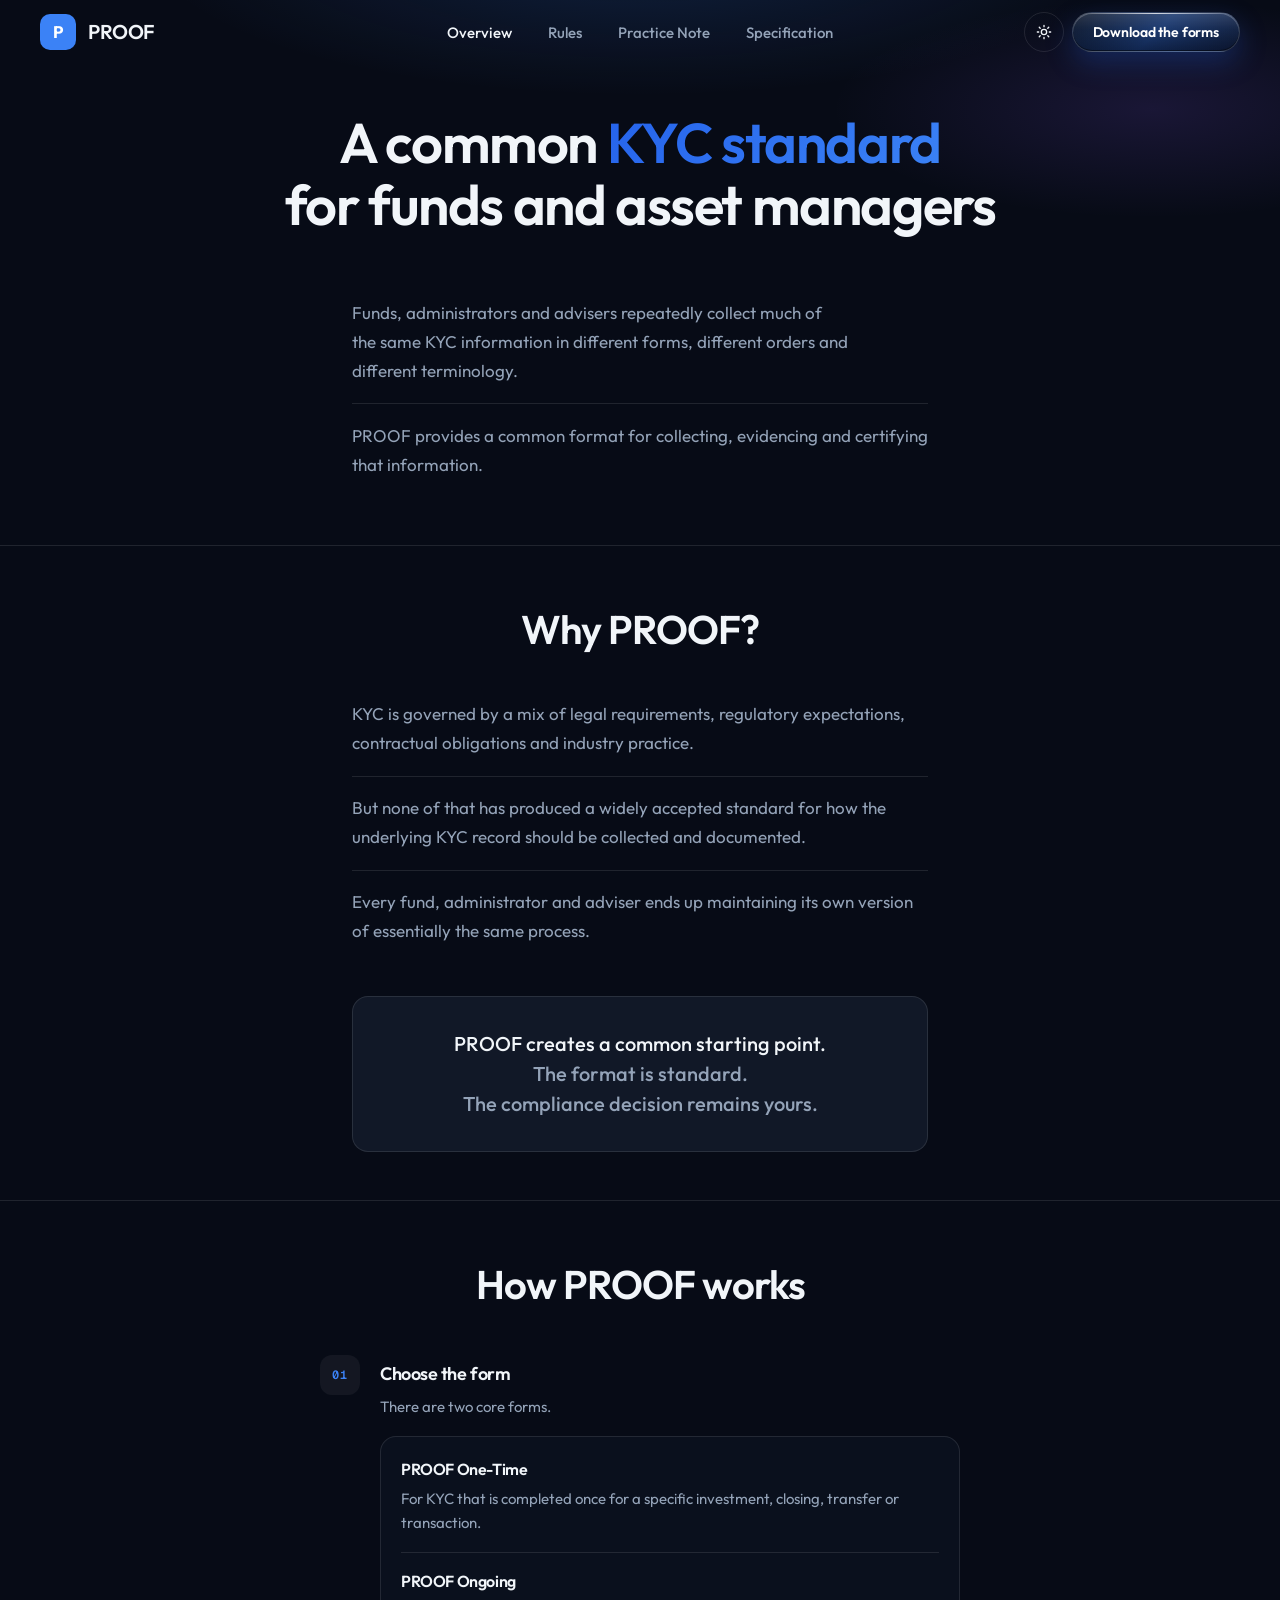
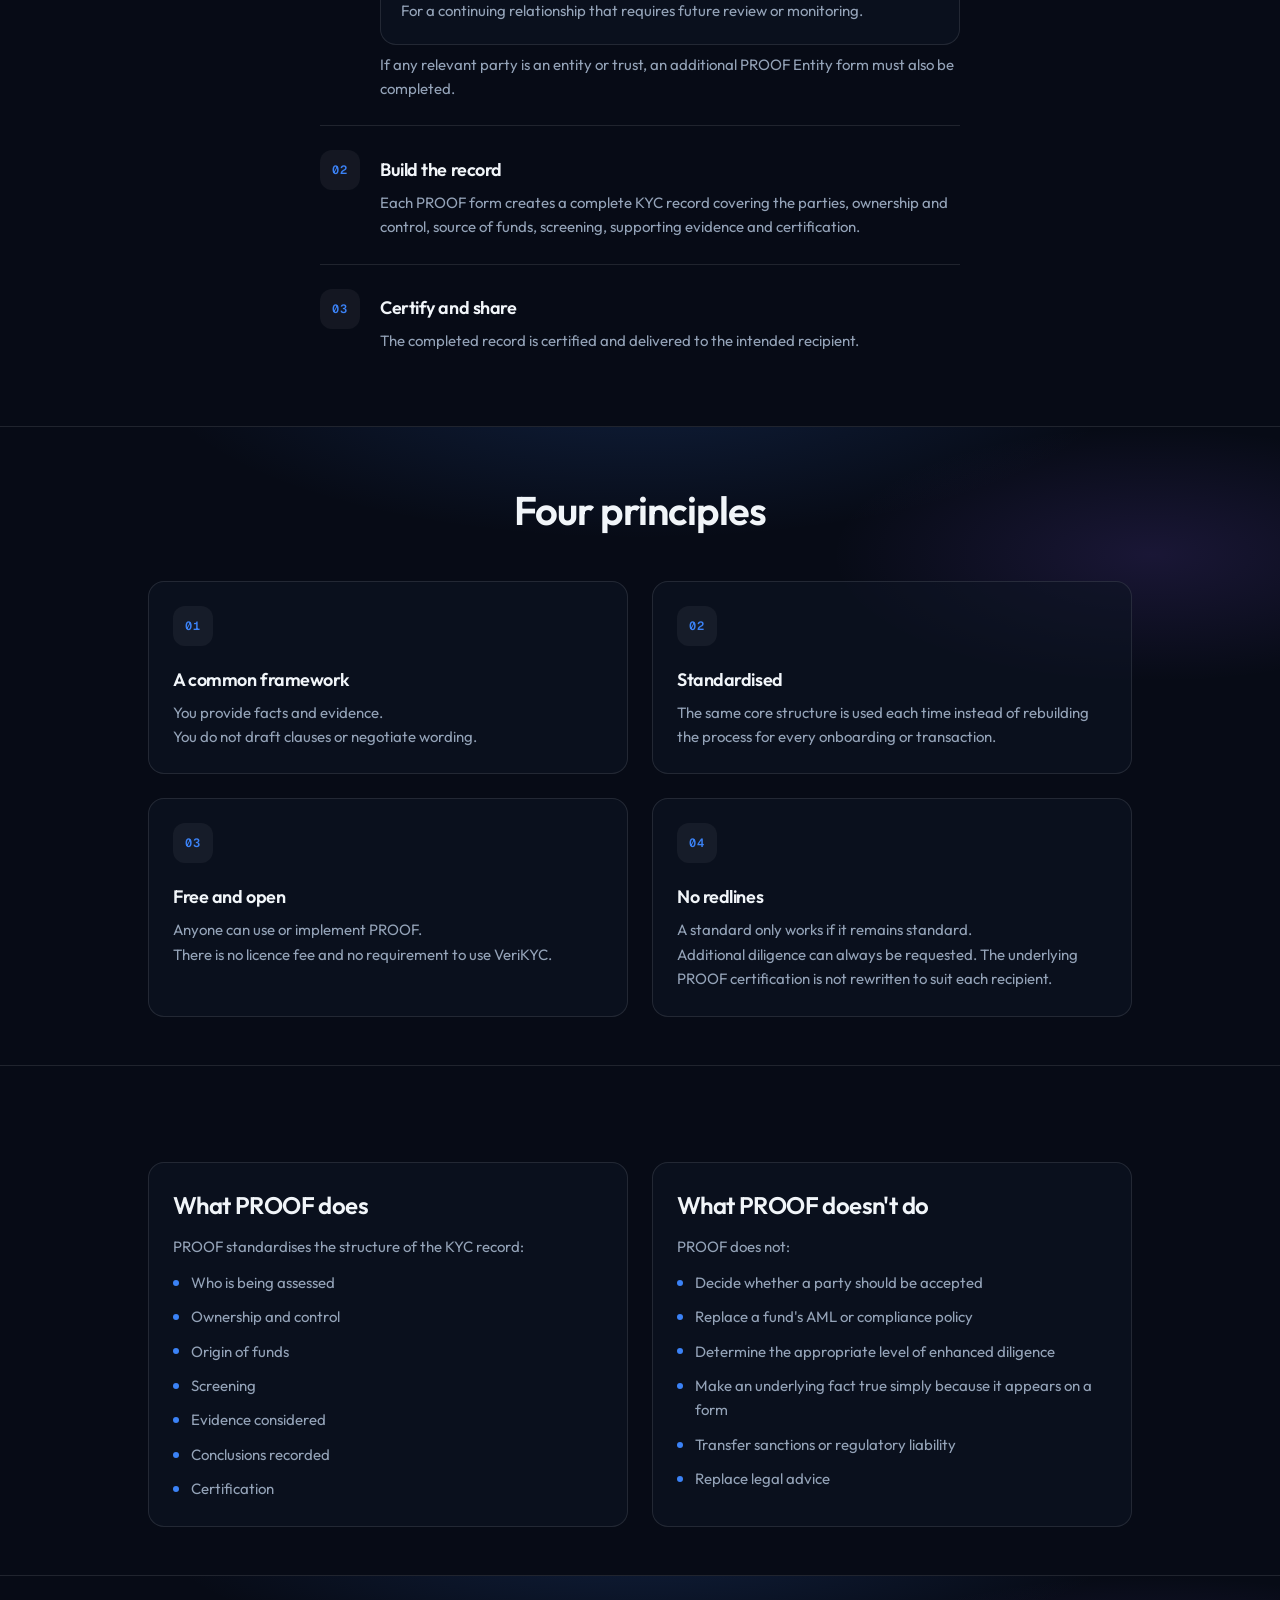
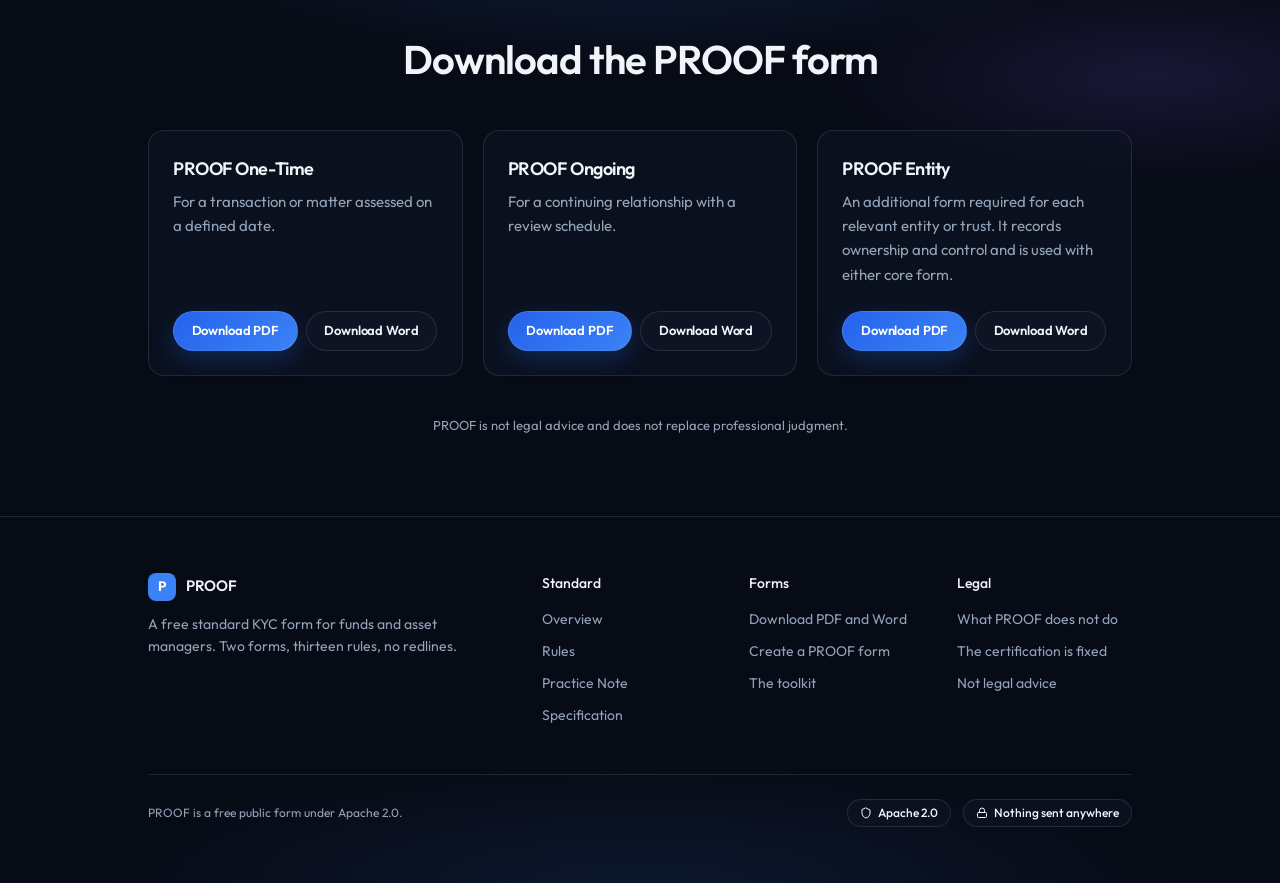
==== commit f25d7d07: "Remove the draft version mention everywhere Co-Authored-By: Claude Opus 5 (1M context) <noreply@anth" ====
--- a/index.html
+++ b/index.html
@@ -281,7 +281,7 @@
       </div>
     </div>
     <div class="bottom">
-      <p>PROOF is a free public form under Apache 2.0. Draft, version 0.3.0.</p>
+      <p>PROOF is a free public form under Apache 2.0.</p>
       <div class="badges">
         <span><svg viewBox="0 0 24 24" fill="none" stroke="currentColor" stroke-width="2" stroke-linecap="round" stroke-linejoin="round" aria-hidden="true"><path d="M12 2l8 4v6c0 5-3.5 9-8 10-4.5-1-8-5-8-10V6z"/></svg>Apache 2.0</span>
         <span><svg viewBox="0 0 24 24" fill="none" stroke="currentColor" stroke-width="2" stroke-linecap="round" stroke-linejoin="round" aria-hidden="true"><rect x="3" y="11" width="18" height="10" rx="2"/><path d="M7 11V7a5 5 0 0 1 10 0v4"/></svg>Nothing sent anywhere</span>
